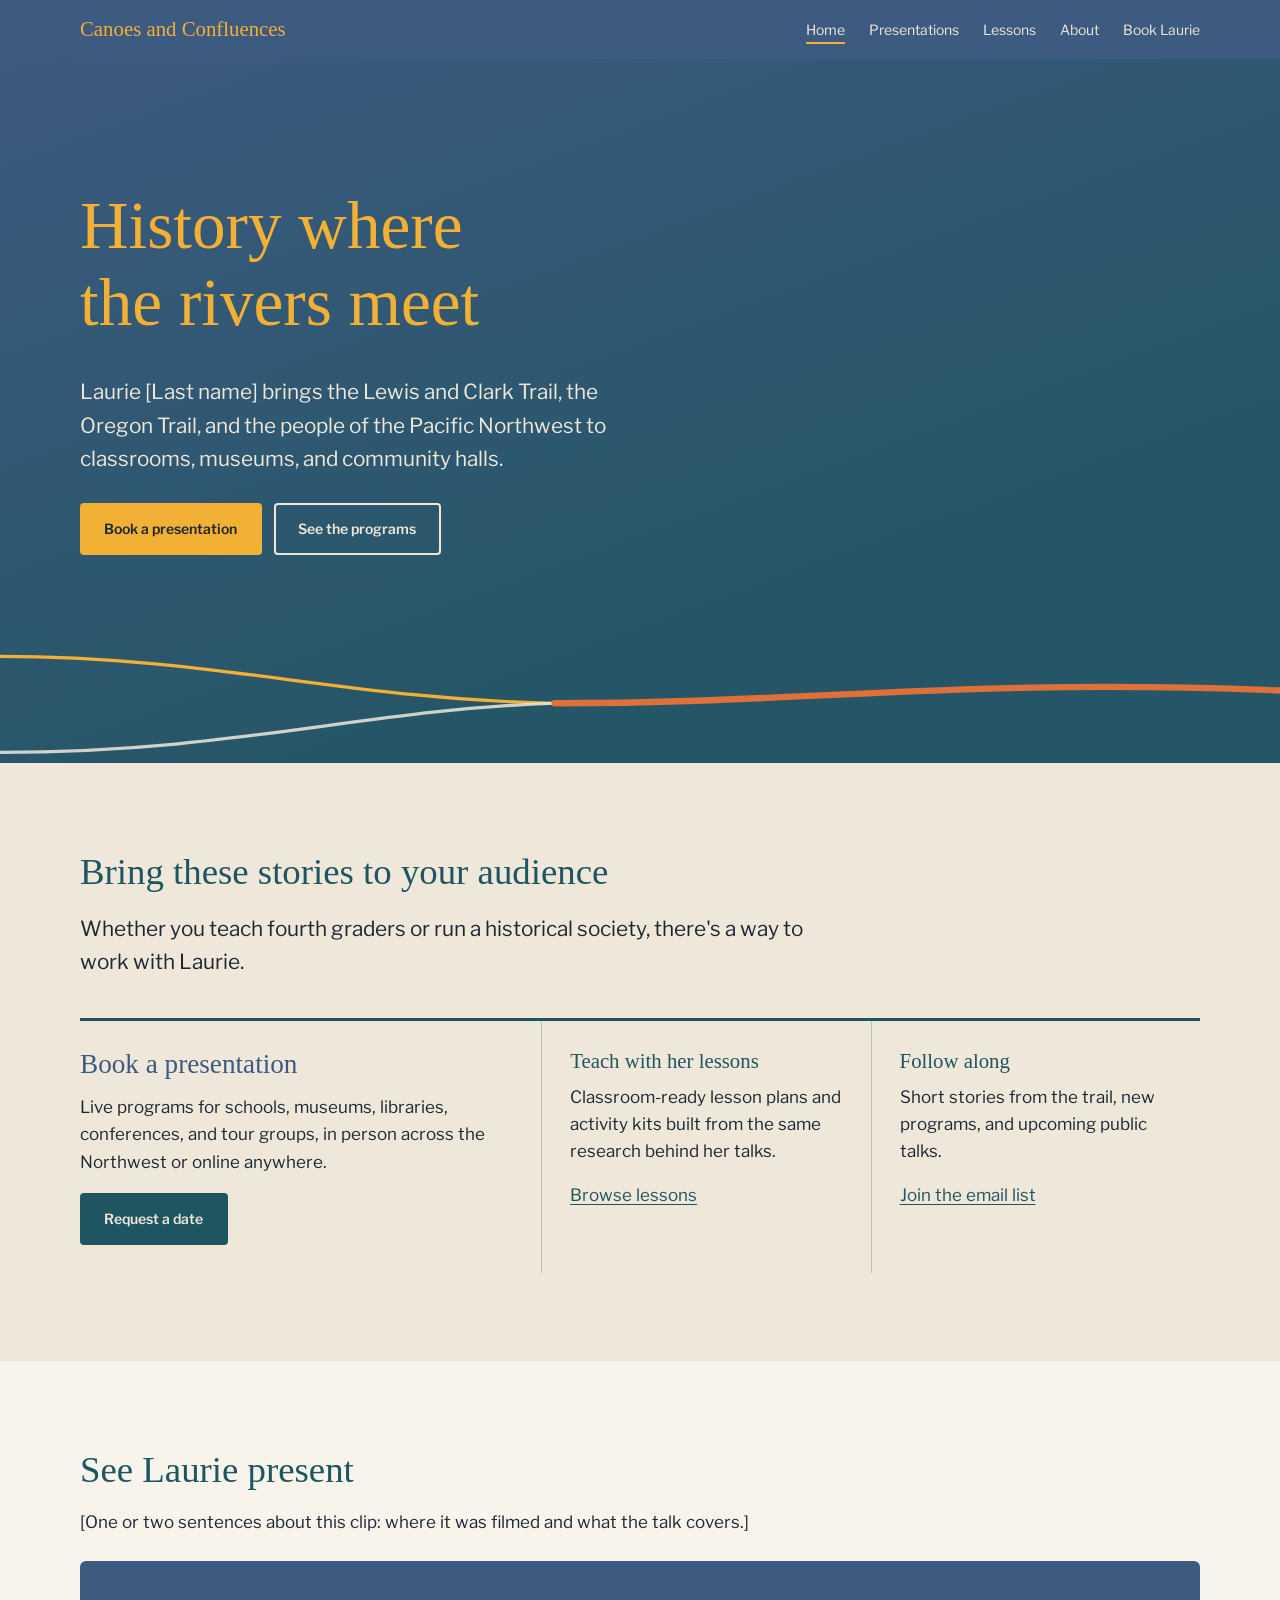
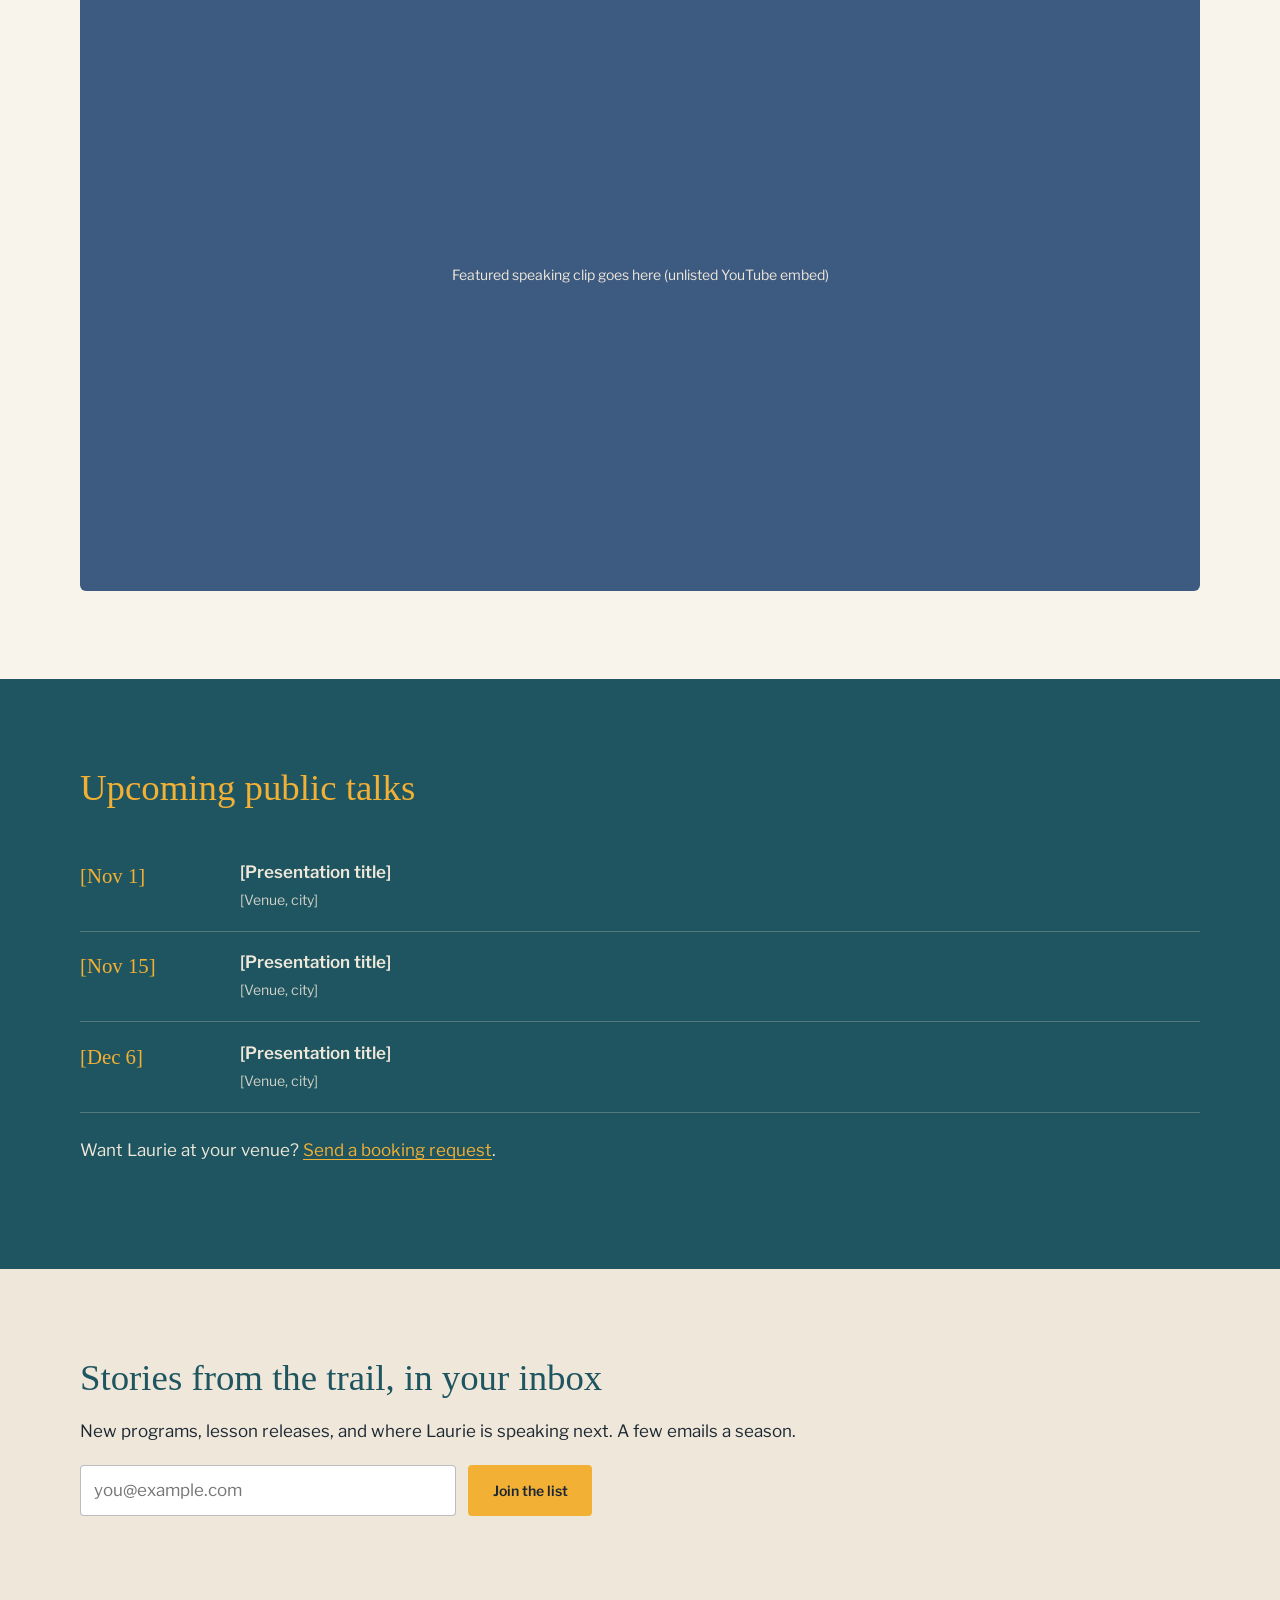
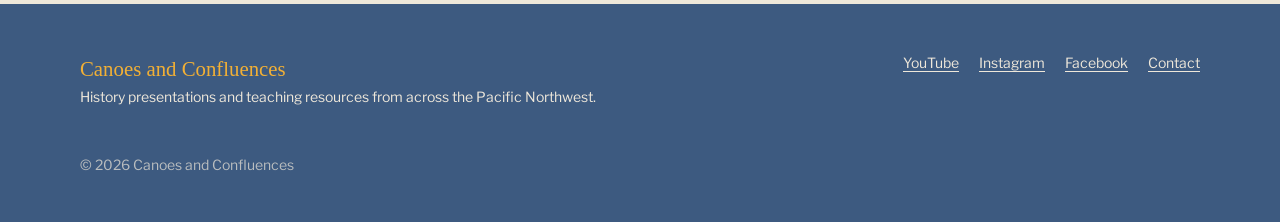
==== index.html @ 7253d916 "Initial site skeleton" ====
<!DOCTYPE html>
<html lang="en">
<head>
  <meta charset="utf-8">
  <meta name="viewport" content="width=device-width, initial-scale=1">
  <title>Canoes and Confluences | Pacific Northwest history presentations</title>
  <meta name="description" content="Laurie brings the Lewis and Clark Trail, the Oregon Trail, and Pacific Northwest history to classrooms, museums, and communities.">
  <link rel="preconnect" href="https://fonts.googleapis.com">
  <link rel="preconnect" href="https://fonts.gstatic.com" crossorigin>
  <link href="https://fonts.googleapis.com/css2?family=IM+Fell+English&family=Libre+Franklin:wght@400;600&display=swap" rel="stylesheet">
  <link rel="stylesheet" href="styles.css">
</head>
<body>
  <a class="skip-link" href="#main">Skip to content</a>

  <header class="site-header">
    <div class="wrap">
      <a class="brand" href="index.html">Canoes and Confluences</a>
      <button class="nav-toggle" aria-expanded="false" aria-controls="site-nav">Menu</button>
      <nav class="site-nav" id="site-nav" aria-label="Main">
        <ul>
          <li><a href="index.html" aria-current="page">Home</a></li>
          <li><a href="presentations.html">Presentations</a></li>
          <li><a href="lessons.html">Lessons</a></li>
          <li><a href="about.html">About</a></li>
          <li><a href="contact.html">Book Laurie</a></li>
        </ul>
      </nav>
    </div>
  </header>

  <main id="main">
    <section class="hero">
      <div class="wrap">
        <h1>History where the rivers meet</h1>
        <p>Laurie [Last name] brings the Lewis and Clark Trail, the Oregon Trail, and the people of the Pacific Northwest to classrooms, museums, and community halls.</p>
        <div class="hero-actions">
          <a class="btn btn-primary" href="contact.html">Book a presentation</a>
          <a class="btn btn-ghost" href="presentations.html">See the programs</a>
        </div>
      </div>
      <svg class="confluence" viewBox="0 0 1200 120" preserveAspectRatio="none" aria-hidden="true" focusable="false">
      <path class="stream-a" d="M0 20 C 200 20, 320 60, 520 64" fill="none" stroke-width="3"/>
      <path class="stream-b" d="M0 110 C 220 110, 340 70, 520 64" fill="none" stroke-width="3"/>
      <path class="stream-joined" d="M520 64 C 760 64, 900 40, 1200 52" fill="none" stroke-width="6" stroke-linecap="round"/>
    </svg>
    </section>

    <section class="section">
      <div class="wrap">
        <h2>Bring these stories to your audience</h2>
        <p class="lede">Whether you teach fourth graders or run a historical society, there's a way to work with Laurie.</p>
        <div class="paths">
          <div class="path path-main">
            <h3>Book a presentation</h3>
            <p>Live programs for schools, museums, libraries, conferences, and tour groups, in person across the Northwest or online anywhere.</p>
            <a class="btn btn-teal" href="contact.html">Request a date</a>
          </div>
          <div class="path">
            <h3>Teach with her lessons</h3>
            <p>Classroom-ready lesson plans and activity kits built from the same research behind her talks.</p>
            <a href="lessons.html">Browse lessons</a>
          </div>
          <div class="path">
            <h3>Follow along</h3>
            <p>Short stories from the trail, new programs, and upcoming public talks.</p>
            <a href="#signup">Join the email list</a>
          </div>
        </div>
      </div>
    </section>

    <section class="section section-alt">
      <div class="wrap">
        <h2>See Laurie present</h2>
        <p>[One or two sentences about this clip: where it was filmed and what the talk covers.]</p>
        <div class="video-frame">
          <!-- Replace the placeholder div below with:
               <iframe src="https://www.youtube-nocookie.com/embed/VIDEO_ID" title="Laurie presenting on ..." allowfullscreen loading="lazy"></iframe> -->
          <div class="video-placeholder">Featured speaking clip goes here (unlisted YouTube embed)</div>
        </div>
      </div>
    </section>

    <section class="section section-dark">
      <div class="wrap">
        <h2>Upcoming public talks</h2>
        <ul class="events">
          <li>
            <time datetime="2026-11-01">[Nov 1]</time>
            <div><span class="event-title">[Presentation title]</span><span class="event-place">[Venue, city]</span></div>
          </li>
          <li>
            <time datetime="2026-11-15">[Nov 15]</time>
            <div><span class="event-title">[Presentation title]</span><span class="event-place">[Venue, city]</span></div>
          </li>
          <li>
            <time datetime="2026-12-06">[Dec 6]</time>
            <div><span class="event-title">[Presentation title]</span><span class="event-place">[Venue, city]</span></div>
          </li>
        </ul>
        <p style="margin-top:1.5rem">Want Laurie at your venue? <a href="contact.html">Send a booking request</a>.</p>
      </div>
    </section>

    <section class="section" id="signup">
      <div class="wrap">
        <h2>Stories from the trail, in your inbox</h2>
        <p>New programs, lesson releases, and where Laurie is speaking next. A few emails a season.</p>
        <form class="signup" name="newsletter" method="POST" data-netlify="true" netlify-honeypot="bot-field" action="/thanks.html">
          <input type="hidden" name="form-name" value="newsletter">
          <p class="hidden-field"><label>Leave this empty <input name="bot-field"></label></p>
          <label for="signup-email" class="hidden-field">Email address</label>
          <input id="signup-email" type="email" name="email" placeholder="you@example.com" required>
          <button class="btn btn-primary" type="submit">Join the list</button>
        </form>
      </div>
    </section>
  </main>

  <footer class="site-footer">
    <div class="wrap">
      <div class="footer-grid">
        <div>
          <div class="footer-brand">Canoes and Confluences</div>
          <p>History presentations and teaching resources from across the Pacific Northwest.</p>
        </div>
        <ul class="footer-links">
          <!-- Replace # with Laurie's real profile links -->
          <li><a href="#">YouTube</a></li>
          <li><a href="#">Instagram</a></li>
          <li><a href="#">Facebook</a></li>
          <li><a href="contact.html">Contact</a></li>
        </ul>
      </div>
      <p class="copyright">&copy; 2026 Canoes and Confluences</p>
    </div>
  </footer>

  <script src="script.js"></script>
</body>
</html>
---- styles.css ----
/* ==========================================================
   Canoes and Confluences: shared styles
   Palette: Confluence at dusk (revised)
   ========================================================== */

:root {
  --amber: #F2B035;
  --persimmon: #E0703A;
  --teal: #1E5560;
  --dusk: #3D5A80;
  --birch: #EFE8DA;
  --ink: #1C2733;          /* body text, derived from dusk */
  --paper: #F8F4EC;        /* lighter birch for alternating sections */
  --line: rgba(30, 85, 96, 0.25);

  --font-display: "IM Fell English", Georgia, "Times New Roman", serif;
  --font-body: "Libre Franklin", "Helvetica Neue", Arial, sans-serif;

  --step--1: 0.875rem;
  --step-0: 1.0625rem;
  --step-1: 1.3rem;
  --step-2: 1.7rem;
  --step-3: 2.3rem;
  --step-4: clamp(2.6rem, 6vw, 4.2rem);

  --measure: 66ch;
  --wrap: 1120px;
}

*, *::before, *::after { box-sizing: border-box; }

html { scroll-behavior: smooth; }
@media (prefers-reduced-motion: reduce) {
  html { scroll-behavior: auto; }
  * { transition: none !important; animation: none !important; }
}

body {
  margin: 0;
  background: var(--birch);
  color: var(--ink);
  font-family: var(--font-body);
  font-size: var(--step-0);
  line-height: 1.6;
}

img { max-width: 100%; height: auto; display: block; }

a { color: var(--teal); text-underline-offset: 3px; }
a:hover { color: var(--dusk); }

:focus-visible {
  outline: 3px solid var(--amber);
  outline-offset: 3px;
}

h1, h2, h3 {
  font-family: var(--font-display);
  font-weight: 400;
  line-height: 1.15;
  margin: 0 0 0.5em;
}
h1 { font-size: var(--step-4); }
h2 { font-size: var(--step-3); color: var(--teal); }
h3 { font-size: var(--step-2); color: var(--dusk); }

p { margin: 0 0 1em; max-width: var(--measure); }

.wrap {
  width: min(var(--wrap), 100% - 2.5rem);
  margin-inline: auto;
}

.skip-link {
  position: absolute; left: -999px; top: 0;
  background: var(--amber); color: var(--ink); padding: 0.5rem 1rem;
}
.skip-link:focus { left: 1rem; z-index: 100; }

/* ---------- Header ---------- */

.site-header {
  background: var(--dusk);
  color: var(--birch);
}
.site-header .wrap {
  display: flex;
  align-items: center;
  justify-content: space-between;
  gap: 1rem;
  padding-block: 1rem;
}
.brand {
  font-family: var(--font-display);
  font-size: var(--step-1);
  color: var(--amber);
  text-decoration: none;
  line-height: 1.1;
}
.brand:hover { color: var(--birch); }

.nav-toggle {
  display: none;
  background: none;
  border: 1px solid rgba(239, 232, 218, 0.5);
  color: var(--birch);
  font: inherit;
  font-size: var(--step--1);
  padding: 0.4rem 0.8rem;
  border-radius: 4px;
  cursor: pointer;
}

.site-nav ul {
  list-style: none;
  display: flex;
  gap: 1.5rem;
  margin: 0;
  padding: 0;
}
.site-nav a {
  color: var(--birch);
  text-decoration: none;
  font-size: var(--step--1);
  padding-block: 0.25rem;
  border-bottom: 2px solid transparent;
}
.site-nav a:hover,
.site-nav a[aria-current="page"] {
  border-bottom-color: var(--amber);
  color: var(--birch);
}

@media (max-width: 760px) {
  .nav-toggle { display: block; }
  .site-nav { display: none; width: 100%; }
  .site-nav.open { display: block; }
  .site-header .wrap { flex-wrap: wrap; }
  .site-nav ul { flex-direction: column; gap: 0.25rem; padding-bottom: 0.5rem; }
  .site-nav a { display: block; padding: 0.5rem 0; }
}

/* ---------- Buttons ---------- */

.btn {
  display: inline-block;
  font-family: var(--font-body);
  font-weight: 600;
  font-size: var(--step--1);
  text-decoration: none;
  padding: 0.8rem 1.4rem;
  border-radius: 4px;
  border: 2px solid transparent;
  cursor: pointer;
}
.btn-primary { background: var(--amber); color: var(--ink); }
.btn-primary:hover { background: var(--persimmon); color: var(--ink); }
.btn-ghost { border-color: var(--birch); color: var(--birch); }
.btn-ghost:hover { background: var(--birch); color: var(--ink); }
.btn-teal { background: var(--teal); color: var(--birch); }
.btn-teal:hover { background: var(--dusk); color: var(--birch); }

/* ---------- Hero ---------- */

.hero {
  position: relative;
  color: var(--birch);
  background-color: var(--dusk);
  /* Drop a wide river or speaking photo at images/hero.jpg */
  background-image:
    linear-gradient(160deg, rgba(61, 90, 128, 0.92) 0%, rgba(30, 85, 96, 0.78) 70%),
    url("images/hero.jpg");
  background-size: cover;
  background-position: center;
  padding-block: clamp(4rem, 12vw, 8rem) 0;
  overflow: hidden;
}
.hero h1 { color: var(--amber); max-width: 14ch; }
.hero p { font-size: var(--step-1); max-width: 40ch; }
.hero-actions { display: flex; flex-wrap: wrap; gap: 0.75rem; margin-top: 1.75rem; }

/* The confluence: two streams joining, used as the site's signature divider */
.confluence {
  display: block;
  width: 100%;
  height: auto;
  margin-top: clamp(3rem, 8vw, 5rem);
}
.confluence .stream-a { stroke: var(--amber); }
.confluence .stream-b { stroke: var(--birch); opacity: 0.85; }
.confluence .stream-joined { stroke: var(--persimmon); }

/* ---------- Page header (inner pages) ---------- */

.page-head {
  background: var(--dusk);
  color: var(--birch);
  padding-block: 3.5rem 0;
}
.page-head h1 { color: var(--amber); font-size: var(--step-3); }
.page-head p { font-size: var(--step-1); max-width: 48ch; }
.page-head .confluence { margin-top: 2.5rem; }

/* ---------- Sections ---------- */

.section { padding-block: clamp(3.5rem, 8vw, 5.5rem); }
.section-alt { background: var(--paper); }
.section-dark { background: var(--teal); color: var(--birch); }
.section-dark h2 { color: var(--amber); }
.section-dark a { color: var(--amber); }

.lede { font-size: var(--step-1); max-width: 52ch; }

/* Three paths: book, lessons, follow */
.paths {
  display: grid;
  grid-template-columns: 1.4fr 1fr 1fr;
  gap: 0;
  margin-top: 2.5rem;
  border-top: 3px solid var(--teal);
}
.path {
  padding: 1.75rem 1.75rem 1.75rem 0;
}
.path + .path {
  padding-left: 1.75rem;
  border-left: 1px solid var(--line);
}
.path h3 { font-size: var(--step-1); color: var(--teal); }
.path-main h3 { font-size: var(--step-2); color: var(--dusk); }
@media (max-width: 760px) {
  .paths { grid-template-columns: 1fr; }
  .path, .path + .path { padding: 1.5rem 0; border-left: 0; }
  .path + .path { border-top: 1px solid var(--line); }
}

/* Video block */
.video-frame {
  position: relative;
  aspect-ratio: 16 / 9;
  background: var(--dusk);
  border-radius: 6px;
  overflow: hidden;
  margin-top: 1.5rem;
}
.video-frame iframe {
  position: absolute; inset: 0; width: 100%; height: 100%; border: 0;
}
.video-placeholder {
  position: absolute; inset: 0;
  display: grid; place-items: center;
  color: var(--birch); text-align: center; padding: 1rem;
  font-size: var(--step--1);
}

/* Split layout: text + image */
.split {
  display: grid;
  grid-template-columns: 1fr 1fr;
  gap: clamp(2rem, 5vw, 4rem);
  align-items: center;
}
@media (max-width: 760px) { .split { grid-template-columns: 1fr; } }

.photo-slot {
  aspect-ratio: 4 / 5;
  background: var(--dusk) center / cover no-repeat;
  border-radius: 6px;
  color: var(--birch);
  display: grid; place-items: center;
  font-size: var(--step--1);
  text-align: center;
  padding: 1rem;
}

/* Events list */
.events { list-style: none; margin: 2rem 0 0; padding: 0; }
.events li {
  display: grid;
  grid-template-columns: 9rem 1fr;
  gap: 1rem;
  padding-block: 1.1rem;
  border-bottom: 1px solid rgba(239, 232, 218, 0.25);
}
.events time { font-family: var(--font-display); font-size: var(--step-1); color: var(--amber); }
.events .event-title { font-weight: 600; display: block; }
.events .event-place { font-size: var(--step--1); opacity: 0.85; }
@media (max-width: 560px) { .events li { grid-template-columns: 1fr; gap: 0.25rem; } }

/* Programs */
.program {
  display: grid;
  grid-template-columns: 2fr 1fr;
  gap: 2rem;
  padding-block: 2.5rem;
  border-bottom: 1px solid var(--line);
}
.program:first-of-type { border-top: 3px solid var(--teal); }
.program dl { margin: 0; font-size: var(--step--1); }
.program dt { font-weight: 600; color: var(--teal); }
.program dd { margin: 0 0 0.75rem; }
@media (max-width: 760px) { .program { grid-template-columns: 1fr; gap: 1rem; } }

/* ---------- Forms ---------- */

.form { display: grid; gap: 1.25rem; max-width: 42rem; }
.form-row { display: grid; grid-template-columns: 1fr 1fr; gap: 1.25rem; }
@media (max-width: 560px) { .form-row { grid-template-columns: 1fr; } }

label { display: block; font-weight: 600; font-size: var(--step--1); margin-bottom: 0.35rem; }
.optional { font-weight: 400; opacity: 0.7; }

input, select, textarea {
  width: 100%;
  font: inherit;
  color: var(--ink);
  background: #fff;
  border: 1px solid rgba(28, 39, 51, 0.3);
  border-radius: 4px;
  padding: 0.7rem 0.8rem;
}
textarea { min-height: 9rem; resize: vertical; }
input:focus, select:focus, textarea:focus { border-color: var(--teal); }

.hidden-field { position: absolute; left: -9999px; }

.signup {
  display: flex; flex-wrap: wrap; gap: 0.75rem; margin-top: 1.25rem; max-width: 32rem;
}
.signup input { flex: 1 1 14rem; }

/* ---------- Footer ---------- */

.site-footer {
  background: var(--dusk);
  color: var(--birch);
  padding-block: 3rem 2rem;
  font-size: var(--step--1);
}
.site-footer a { color: var(--birch); }
.footer-grid {
  display: flex; flex-wrap: wrap; justify-content: space-between; gap: 1.5rem;
}
.footer-brand { font-family: var(--font-display); font-size: var(--step-1); color: var(--amber); }
.footer-links { list-style: none; margin: 0; padding: 0; display: flex; gap: 1.25rem; flex-wrap: wrap; }
.copyright { margin-top: 2rem; opacity: 0.7; }
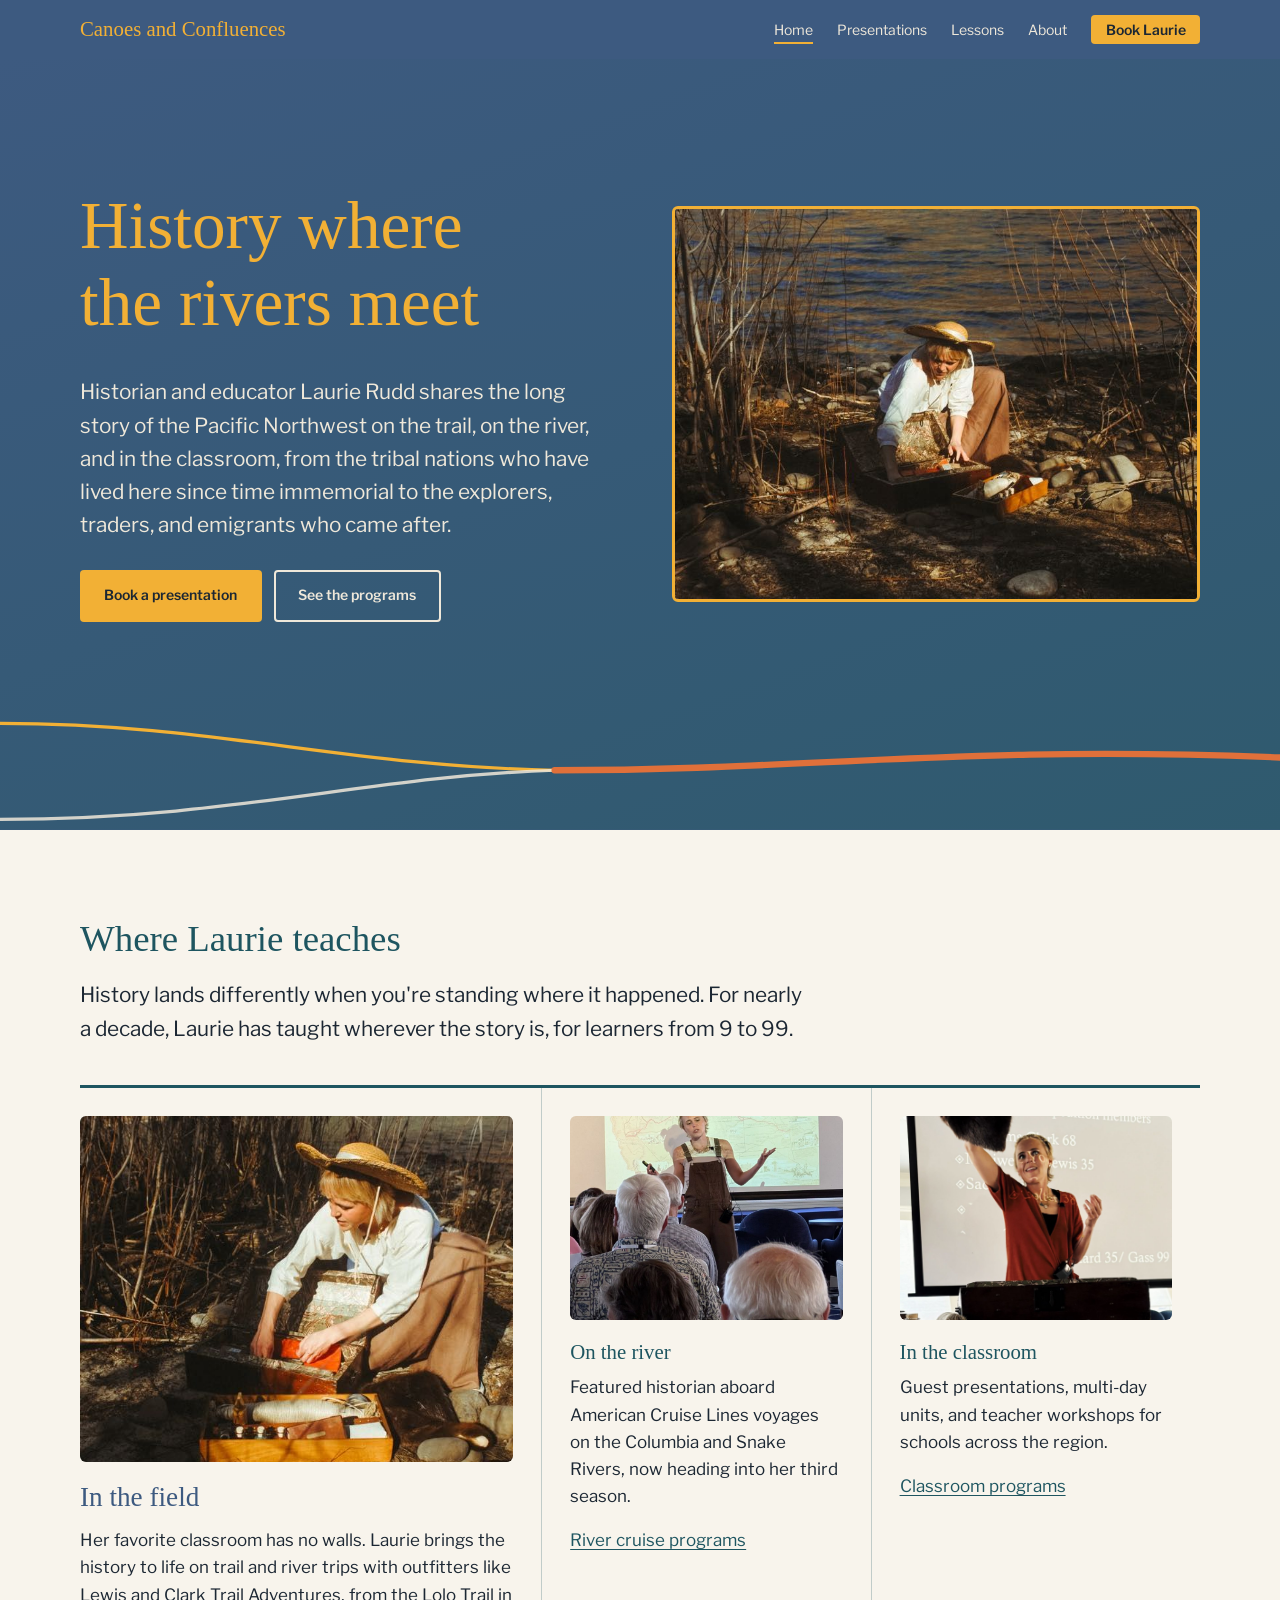
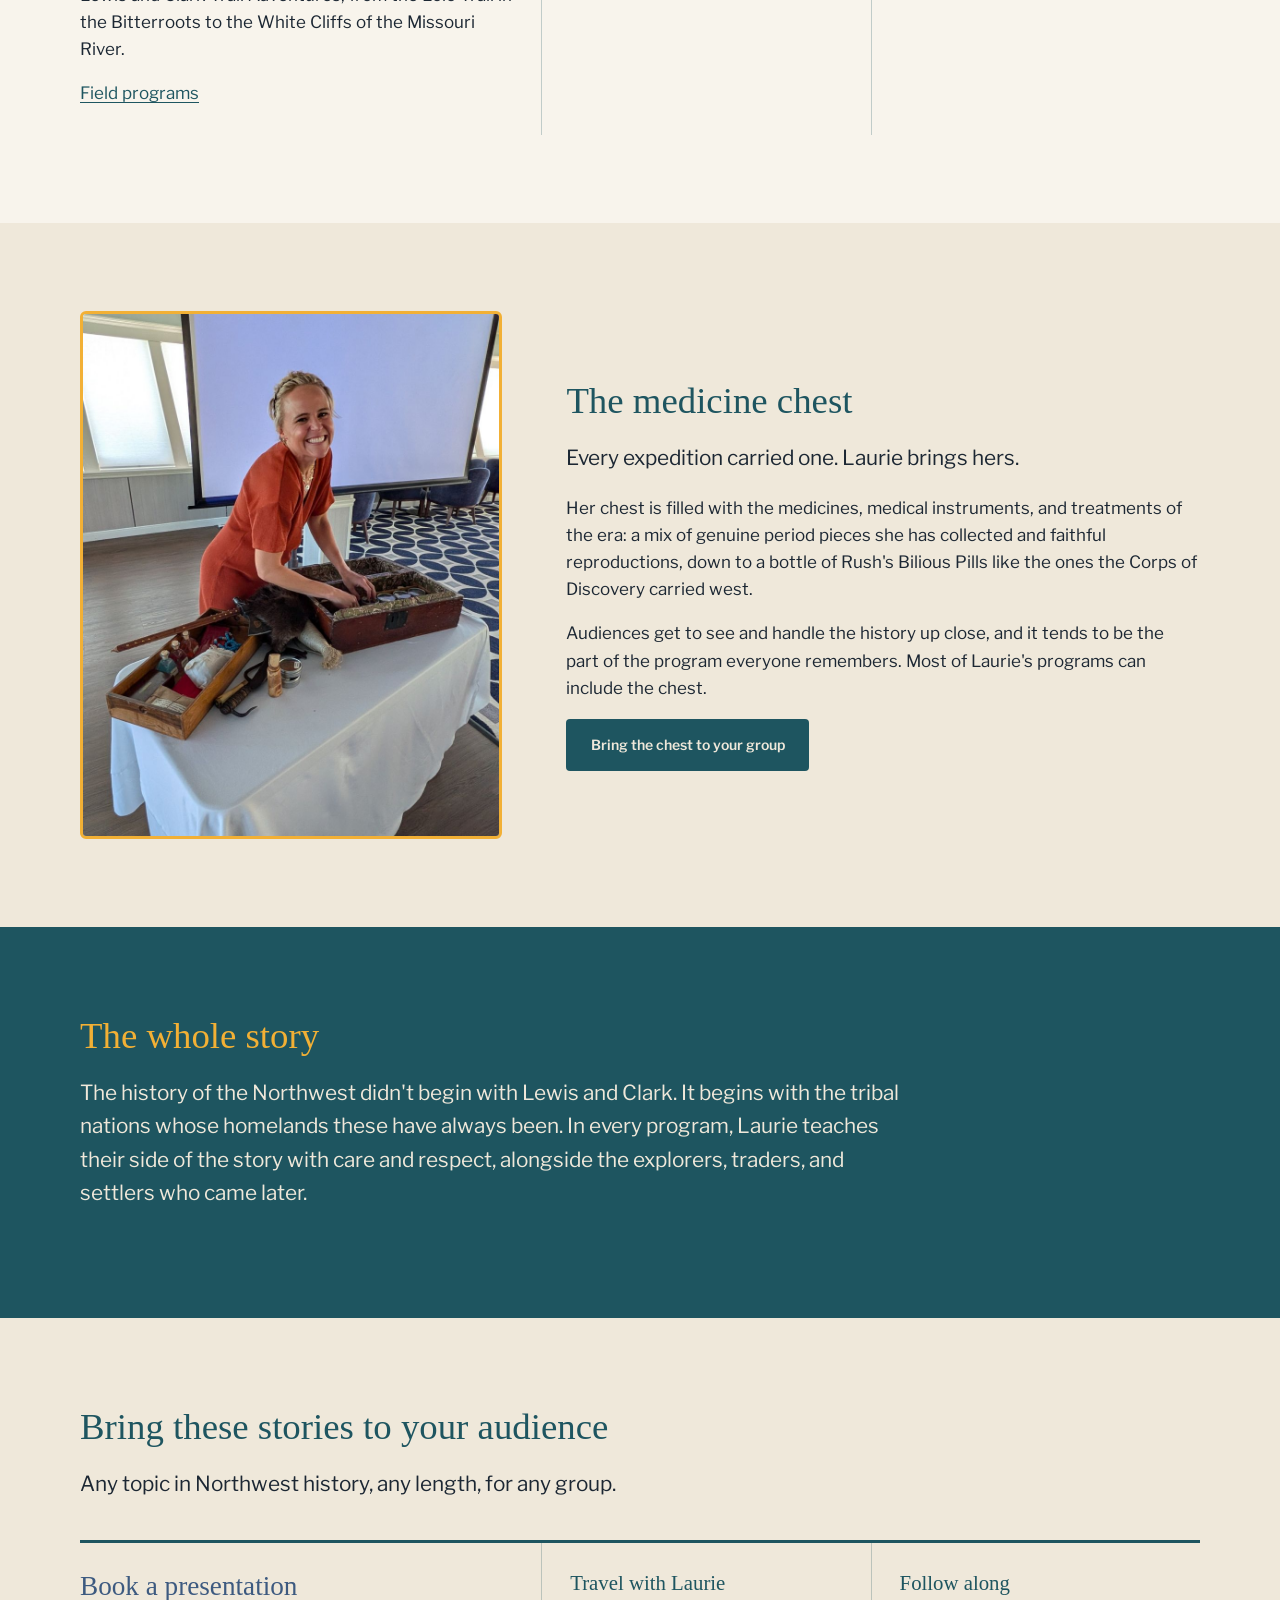
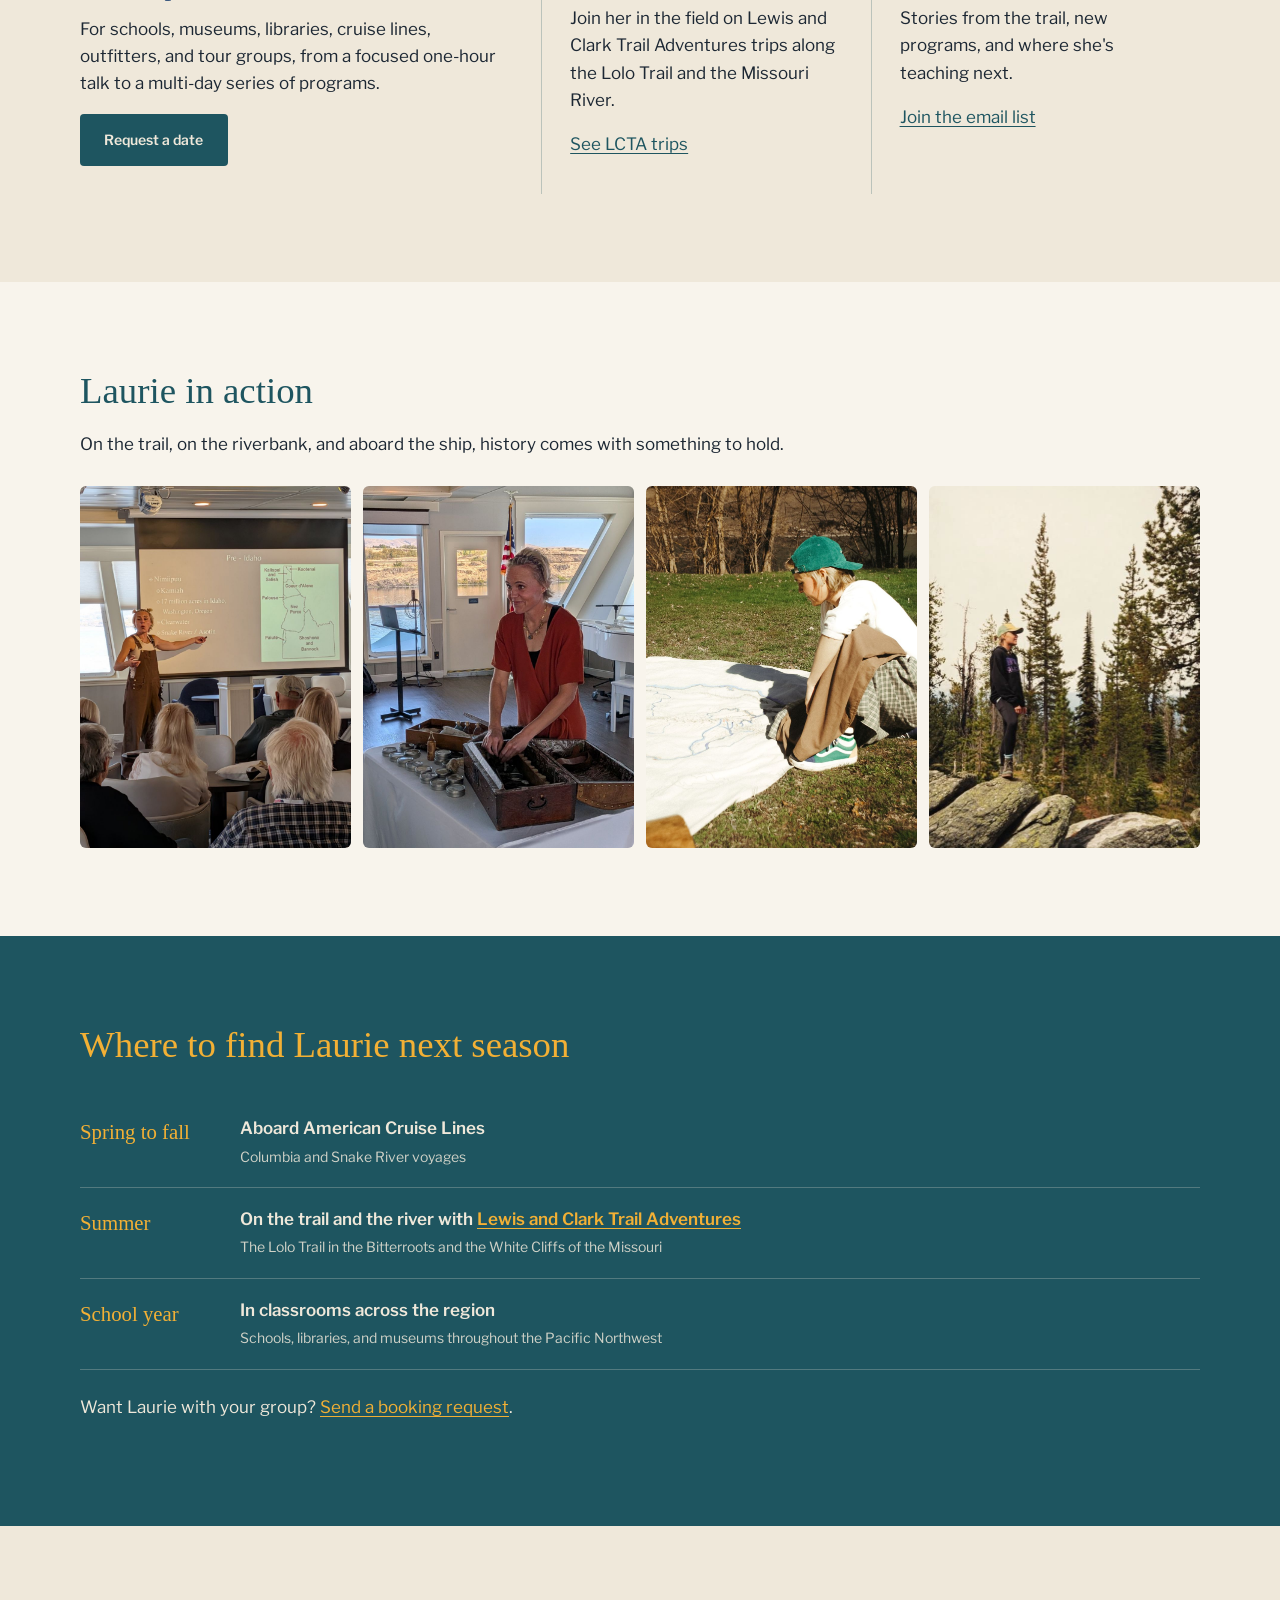
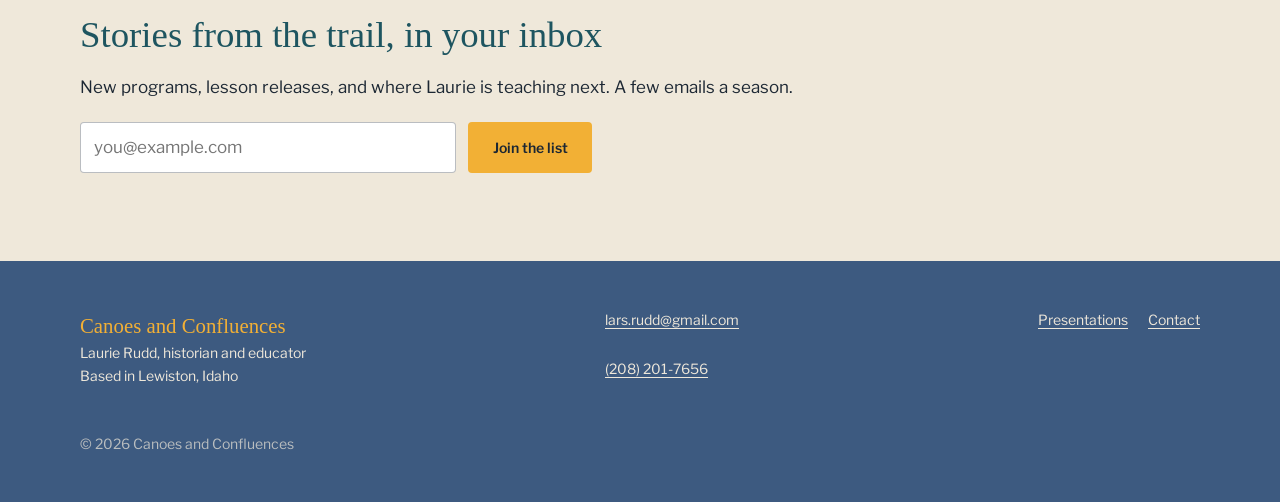
==== commit 18d0ce5c: "Launch full site" ====
--- a/index.html
+++ b/index.html
@@ -3,19 +3,28 @@
 <head>
   <meta charset="utf-8">
   <meta name="viewport" content="width=device-width, initial-scale=1">
-  <title>Canoes and Confluences | Pacific Northwest history presentations</title>
-  <meta name="description" content="Laurie brings the Lewis and Clark Trail, the Oregon Trail, and Pacific Northwest history to classrooms, museums, and communities.">
+  <title>Canoes and Confluences | Laurie Rudd, Pacific Northwest historian</title>
+  <meta name="description" content="Historian and educator Laurie Rudd of Lewiston, Idaho teaches Pacific Northwest history on the trail, on the river, and in the classroom.">
+  <link rel="icon" href="/favicon.svg" type="image/svg+xml">
+  <link rel="apple-touch-icon" href="/apple-touch-icon.png">
+  <meta property="og:type" content="website">
+  <meta property="og:site_name" content="Canoes and Confluences">
+  <meta property="og:title" content="Canoes and Confluences | Laurie Rudd, Pacific Northwest historian">
+  <meta property="og:description" content="Historian and educator Laurie Rudd of Lewiston, Idaho teaches Pacific Northwest history on the trail, on the river, and in the classroom.">
+  <meta property="og:url" content="https://canoesandconfluences.com/">
+  <meta property="og:image" content="https://canoesandconfluences.com/images/og-image.jpg">
+  <meta name="twitter:card" content="summary_large_image">
   <link rel="preconnect" href="https://fonts.googleapis.com">
   <link rel="preconnect" href="https://fonts.gstatic.com" crossorigin>
   <link href="https://fonts.googleapis.com/css2?family=IM+Fell+English&family=Libre+Franklin:wght@400;600&display=swap" rel="stylesheet">
-  <link rel="stylesheet" href="styles.css">
+  <link rel="stylesheet" href="/styles.css">
 </head>
 <body>
   <a class="skip-link" href="#main">Skip to content</a>
 
   <header class="site-header">
     <div class="wrap">
-      <a class="brand" href="index.html">Canoes and Confluences</a>
+      <a class="brand" href="/">Canoes and Confluences</a>
       <button class="nav-toggle" aria-expanded="false" aria-controls="site-nav">Menu</button>
       <nav class="site-nav" id="site-nav" aria-label="Main">
         <ul>
@@ -23,7 +32,7 @@
           <li><a href="presentations.html">Presentations</a></li>
           <li><a href="lessons.html">Lessons</a></li>
           <li><a href="about.html">About</a></li>
-          <li><a href="contact.html">Book Laurie</a></li>
+          <li><a href="contact.html" class="nav-cta">Book Laurie</a></li>
         </ul>
       </nav>
     </div>
@@ -31,13 +40,18 @@
 
   <main id="main">
     <section class="hero">
-      <div class="wrap">
-        <h1>History where the rivers meet</h1>
-        <p>Laurie [Last name] brings the Lewis and Clark Trail, the Oregon Trail, and the people of the Pacific Northwest to classrooms, museums, and community halls.</p>
-        <div class="hero-actions">
-          <a class="btn btn-primary" href="contact.html">Book a presentation</a>
-          <a class="btn btn-ghost" href="presentations.html">See the programs</a>
-        </div>
+      <div class="wrap hero-grid">
+        <div>
+          <h1>History where the rivers meet</h1>
+          <p>Historian and educator Laurie Rudd shares the long story of the Pacific Northwest on the trail, on the river, and in the classroom, from the tribal nations who have lived here since time immemorial to the explorers, traders, and emigrants who came after.</p>
+          <div class="hero-actions">
+            <a class="btn btn-primary" href="contact.html">Book a presentation</a>
+            <a class="btn btn-ghost" href="presentations.html">See the programs</a>
+          </div>
+        </div>
+        <figure class="hero-photo">
+          <img src="images/hero-river-trade-box.jpg" alt="Laurie kneeling on a riverbank, unpacking a wooden chest of period artifacts" width="884" height="592">
+        </figure>
       </div>
       <svg class="confluence" viewBox="0 0 1200 120" preserveAspectRatio="none" aria-hidden="true" focusable="false">
       <path class="stream-a" d="M0 20 C 200 20, 320 60, 520 64" fill="none" stroke-width="3"/>
@@ -46,24 +60,92 @@
     </svg>
     </section>
 
+    <section class="section section-alt">
+      <div class="wrap">
+        <h2>Where Laurie teaches</h2>
+        <p class="lede">History lands differently when you're standing where it happened. For nearly a decade, Laurie has taught wherever the story is, for learners from 9 to 99.</p>
+        <div class="paths">
+          <div class="path path-main">
+            <img class="path-photo" src="images/field-river-trade-box.jpg" alt="Laurie opening a chest of artifacts beside a river" loading="lazy">
+            <h3>In the field</h3>
+            <p>Her favorite classroom has no walls. Laurie brings the history to life on trail and river trips with outfitters like Lewis and Clark Trail Adventures, from the Lolo Trail in the Bitterroots to the White Cliffs of the Missouri River.</p>
+            <a href="presentations.html#field">Field programs</a>
+          </div>
+          <div class="path">
+            <img class="path-photo" src="images/river-cruise-oregon-trail.jpg" alt="Laurie presenting an Oregon Trail map to a full room aboard a river cruise ship" loading="lazy">
+            <h3>On the river</h3>
+            <p>Featured historian aboard American Cruise Lines voyages on the Columbia and Snake Rivers, now heading into her third season.</p>
+            <a href="presentations.html#river">River cruise programs</a>
+          </div>
+          <div class="path">
+            <img class="path-photo" src="images/classroom-beaver-pelt.jpg" alt="Laurie holding up a beaver pelt in front of a slide listing expedition members" loading="lazy">
+            <h3>In the classroom</h3>
+            <p>Guest presentations, multi-day units, and teacher workshops for schools across the region.</p>
+            <a href="presentations.html#classroom">Classroom programs</a>
+          </div>
+        </div>
+      </div>
+    </section>
+
     <section class="section">
+      <div class="wrap split chest">
+        <img class="chest-photo" src="images/river-cruise-trunk.jpg" alt="Laurie smiling beside her open medicine chest, with tins, bottles, and instruments laid out" loading="lazy">
+        <div>
+          <h2>The medicine chest</h2>
+          <p class="lede">Every expedition carried one. Laurie brings hers.</p>
+          <p>Her chest is filled with the medicines, medical instruments, and treatments of the era: a mix of genuine period pieces she has collected and faithful reproductions, down to a bottle of Rush's Bilious Pills like the ones the Corps of Discovery carried west.</p>
+          <p>Audiences get to see and handle the history up close, and it tends to be the part of the program everyone remembers. Most of Laurie's programs can include the chest.</p>
+          <a class="btn btn-teal" href="contact.html">Bring the chest to your group</a>
+        </div>
+      </div>
+    </section>
+
+    <section class="section section-dark story-band">
+      <div class="wrap">
+        <h2>The whole story</h2>
+        <p class="lede">The history of the Northwest didn't begin with Lewis and Clark. It begins with the tribal nations whose homelands these have always been. In every program, Laurie teaches their side of the story with care and respect, alongside the explorers, traders, and settlers who came later.</p>
+      </div>
+    </section>
+
+    <!-- Testimonials: remove the "hidden" attribute below once real quotes are in -->
+    <section class="section section-alt" hidden>
+      <div class="wrap">
+        <h2>What people say</h2>
+        <div class="testimonials">
+          <figure class="testimonial">
+            <blockquote><p>[One or two sentence quote]</p></blockquote>
+            <figcaption>[Name or role, e.g. Cruise guest, 2026]</figcaption>
+          </figure>
+          <figure class="testimonial">
+            <blockquote><p>[One or two sentence quote]</p></blockquote>
+            <figcaption>[Name or role, e.g. 4th grade teacher, Lewiston]</figcaption>
+          </figure>
+          <figure class="testimonial">
+            <blockquote><p>[One or two sentence quote]</p></blockquote>
+            <figcaption>[Name or role, e.g. Trip guest, Lolo Trail]</figcaption>
+          </figure>
+        </div>
+      </div>
+    </section>
+
+    <section class="section">
       <div class="wrap">
         <h2>Bring these stories to your audience</h2>
-        <p class="lede">Whether you teach fourth graders or run a historical society, there's a way to work with Laurie.</p>
+        <p class="lede">Any topic in Northwest history, any length, for any group.</p>
         <div class="paths">
           <div class="path path-main">
             <h3>Book a presentation</h3>
-            <p>Live programs for schools, museums, libraries, conferences, and tour groups, in person across the Northwest or online anywhere.</p>
+            <p>For schools, museums, libraries, cruise lines, outfitters, and tour groups, from a focused one-hour talk to a multi-day series of programs.</p>
             <a class="btn btn-teal" href="contact.html">Request a date</a>
           </div>
           <div class="path">
-            <h3>Teach with her lessons</h3>
-            <p>Classroom-ready lesson plans and activity kits built from the same research behind her talks.</p>
-            <a href="lessons.html">Browse lessons</a>
+            <h3>Travel with Laurie</h3>
+            <p>Join her in the field on Lewis and Clark Trail Adventures trips along the Lolo Trail and the Missouri River.</p>
+            <a href="https://trailadventures.com/">See LCTA trips</a>
           </div>
           <div class="path">
             <h3>Follow along</h3>
-            <p>Short stories from the trail, new programs, and upcoming public talks.</p>
+            <p>Stories from the trail, new programs, and where she's teaching next.</p>
             <a href="#signup">Join the email list</a>
           </div>
         </div>
@@ -72,43 +154,47 @@
 
     <section class="section section-alt">
       <div class="wrap">
-        <h2>See Laurie present</h2>
-        <p>[One or two sentences about this clip: where it was filmed and what the talk covers.]</p>
-        <div class="video-frame">
-          <!-- Replace the placeholder div below with:
-               <iframe src="https://www.youtube-nocookie.com/embed/VIDEO_ID" title="Laurie presenting on ..." allowfullscreen loading="lazy"></iframe> -->
-          <div class="video-placeholder">Featured speaking clip goes here (unlisted YouTube embed)</div>
-        </div>
+        <h2>Laurie in action</h2>
+        <p>On the trail, on the riverbank, and aboard the ship, history comes with something to hold.</p>
+        <div class="gallery">
+          <img src="images/river-cruise-map-talk.jpg" alt="Laurie pointing to a map of Pacific Northwest sites during a talk aboard ship" loading="lazy">
+          <img src="images/artifacts-trunk.jpg" alt="Laurie at a table set with her medicine chest and period artifacts" loading="lazy">
+          <img src="images/field-map-teaching.jpg" alt="Laurie kneeling on grass beside a large hand-drawn river map" loading="lazy">
+          <img src="images/field-ridge.jpg" alt="Laurie standing on a rocky outcrop among tall pines" loading="lazy">
+        </div>
+        <!-- When a speaking clip is on YouTube, add it here:
+        <div class="video-frame"><iframe src="https://www.youtube-nocookie.com/embed/VIDEO_ID" title="Laurie Rudd presenting" allowfullscreen loading="lazy"></iframe></div> -->
       </div>
     </section>
 
     <section class="section section-dark">
       <div class="wrap">
-        <h2>Upcoming public talks</h2>
+        <h2>Where to find Laurie next season</h2>
         <ul class="events">
           <li>
-            <time datetime="2026-11-01">[Nov 1]</time>
-            <div><span class="event-title">[Presentation title]</span><span class="event-place">[Venue, city]</span></div>
+            <span class="season">Spring to fall</span>
+            <div><span class="event-title">Aboard American Cruise Lines</span><span class="event-place">Columbia and Snake River voyages</span></div>
           </li>
           <li>
-            <time datetime="2026-11-15">[Nov 15]</time>
-            <div><span class="event-title">[Presentation title]</span><span class="event-place">[Venue, city]</span></div>
+            <span class="season">Summer</span>
+            <div><span class="event-title">On the trail and the river with <a href="https://trailadventures.com/">Lewis and Clark Trail Adventures</a></span><span class="event-place">The Lolo Trail in the Bitterroots and the White Cliffs of the Missouri</span></div>
           </li>
           <li>
-            <time datetime="2026-12-06">[Dec 6]</time>
-            <div><span class="event-title">[Presentation title]</span><span class="event-place">[Venue, city]</span></div>
+            <span class="season">School year</span>
+            <div><span class="event-title">In classrooms across the region</span><span class="event-place">Schools, libraries, and museums throughout the Pacific Northwest</span></div>
           </li>
         </ul>
-        <p style="margin-top:1.5rem">Want Laurie at your venue? <a href="contact.html">Send a booking request</a>.</p>
+        <p style="margin-top:1.5rem">Want Laurie with your group? <a href="contact.html">Send a booking request</a>.</p>
       </div>
     </section>
 
     <section class="section" id="signup">
       <div class="wrap">
         <h2>Stories from the trail, in your inbox</h2>
-        <p>New programs, lesson releases, and where Laurie is speaking next. A few emails a season.</p>
-        <form class="signup" name="newsletter" method="POST" data-netlify="true" netlify-honeypot="bot-field" action="/thanks.html">
+        <p>New programs, lesson releases, and where Laurie is teaching next. A few emails a season.</p>
+        <form class="signup" name="newsletter" method="POST" data-netlify="true" netlify-honeypot="bot-field" action="/thanks.html?form=newsletter">
           <input type="hidden" name="form-name" value="newsletter">
+          <input type="hidden" name="subject" data-remove-prefix value="New email list signup">
           <p class="hidden-field"><label>Leave this empty <input name="bot-field"></label></p>
           <label for="signup-email" class="hidden-field">Email address</label>
           <input id="signup-email" type="email" name="email" placeholder="you@example.com" required>
@@ -123,20 +209,22 @@
       <div class="footer-grid">
         <div>
           <div class="footer-brand">Canoes and Confluences</div>
-          <p>History presentations and teaching resources from across the Pacific Northwest.</p>
-        </div>
+          <p>Laurie Rudd, historian and educator<br>Based in Lewiston, Idaho</p>
+        </div>
+        <ul class="footer-contact">
+          <li><a href="mailto:lars.rudd@gmail.com">lars.rudd@gmail.com</a></li>
+          <li><a href="tel:+12082017656">(208) 201-7656</a></li>
+        </ul>
         <ul class="footer-links">
-          <!-- Replace # with Laurie's real profile links -->
-          <li><a href="#">YouTube</a></li>
-          <li><a href="#">Instagram</a></li>
-          <li><a href="#">Facebook</a></li>
-          <li><a href="contact.html">Contact</a></li>
+          
+          <li><a href="/presentations.html">Presentations</a></li>
+          <li><a href="/contact.html">Contact</a></li>
         </ul>
       </div>
       <p class="copyright">&copy; 2026 Canoes and Confluences</p>
     </div>
   </footer>
 
-  <script src="script.js"></script>
+  <script src="/script.js"></script>
 </body>
 </html>
--- a/styles.css
+++ b/styles.css
@@ -166,10 +166,7 @@
   position: relative;
   color: var(--birch);
   background-color: var(--dusk);
-  /* Drop a wide river or speaking photo at images/hero.jpg */
-  background-image:
-    linear-gradient(160deg, rgba(61, 90, 128, 0.92) 0%, rgba(30, 85, 96, 0.78) 70%),
-    url("images/hero.jpg");
+  background-image: linear-gradient(160deg, var(--dusk) 0%, #2F5A6E 100%);
   background-size: cover;
   background-position: center;
   padding-block: clamp(4rem, 12vw, 8rem) 0;
@@ -344,3 +341,191 @@
 .footer-brand { font-family: var(--font-display); font-size: var(--step-1); color: var(--amber); }
 .footer-links { list-style: none; margin: 0; padding: 0; display: flex; gap: 1.25rem; flex-wrap: wrap; }
 .copyright { margin-top: 2rem; opacity: 0.7; }
+
+/* ---------- Connection upgrades ---------- */
+
+.site-nav a.nav-cta {
+  background: var(--amber);
+  color: var(--ink);
+  padding: 0.35rem 0.9rem;
+  border-radius: 4px;
+  border-bottom: 0;
+  font-weight: 600;
+}
+.site-nav a.nav-cta:hover,
+.site-nav a.nav-cta[aria-current="page"] { background: var(--persimmon); color: var(--ink); }
+@media (max-width: 760px) {
+  .site-nav a.nav-cta { display: inline-block; margin-top: 0.5rem; }
+}
+
+.contact-layout {
+  display: grid;
+  grid-template-columns: minmax(0, 2fr) minmax(0, 1fr);
+  gap: clamp(2rem, 5vw, 4rem);
+  align-items: start;
+}
+@media (max-width: 860px) { .contact-layout { grid-template-columns: 1fr; } }
+
+.contact-aside {
+  position: sticky;
+  top: 1.5rem;
+  background: var(--dusk);
+  color: var(--birch);
+  padding: 1.75rem;
+  border-radius: 6px;
+}
+.contact-aside h3 { color: var(--amber); font-size: var(--step-1); }
+.contact-aside a { color: var(--amber); }
+@media (max-width: 860px) { .contact-aside { position: static; } }
+
+/* "What happens next" is a real sequence, so it's numbered */
+.steps { margin: 0 0 1.25rem; padding-left: 1.25rem; }
+.steps li { margin-bottom: 0.9rem; padding-left: 0.25rem; }
+.steps li::marker { font-family: var(--font-display); color: var(--amber); font-size: 1.2em; }
+.aside-note { font-size: var(--step--1); margin-bottom: 0.75rem; }
+
+fieldset { border: 0; padding: 0; margin: 0; display: grid; gap: 1.25rem; }
+legend {
+  font-family: var(--font-display);
+  font-size: var(--step-1);
+  color: var(--teal);
+  padding: 0;
+  margin-bottom: 0.25rem;
+}
+fieldset + fieldset { margin-top: 1rem; }
+legend { float: left; width: 100%; padding-bottom: 0.4rem; border-bottom: 1px solid var(--line); }
+legend + * { clear: both; }
+
+.check { display: flex; gap: 0.6rem; align-items: flex-start; }
+.check input { width: auto; margin-top: 0.3rem; accent-color: var(--teal); }
+.check label { font-weight: 400; margin: 0; }
+
+.faq { max-width: 46rem; margin-top: 1.5rem; border-top: 3px solid var(--teal); }
+.faq details { border-bottom: 1px solid var(--line); padding-block: 1rem; }
+.faq summary {
+  cursor: pointer;
+  font-family: var(--font-display);
+  font-size: var(--step-1);
+  color: var(--dusk);
+  list-style-position: inside;
+}
+.faq details[open] summary { color: var(--teal); margin-bottom: 0.5rem; }
+
+/* Pull quote: Laurie's own words */
+.pull-quote { margin: 0; max-width: 48rem; }
+.pull-quote blockquote { margin: 0; }
+.pull-quote p {
+  font-family: var(--font-display);
+  font-size: var(--step-2);
+  line-height: 1.35;
+  color: var(--birch);
+  max-width: none;
+}
+.pull-quote figcaption { color: var(--amber); font-size: var(--step--1); font-weight: 600; margin-top: 0.5rem; }
+
+/* Partner pitch inside a setting section */
+.partner-note {
+  margin-top: 2.5rem;
+  padding: 1.75rem;
+  border-left: 4px solid var(--amber);
+  background: rgba(30, 85, 96, 0.07);
+  border-radius: 0 6px 6px 0;
+  max-width: 46rem;
+}
+.partner-note h3 { font-size: var(--step-1); color: var(--teal); }
+#field, #river, #classroom { scroll-margin-top: 1rem; }
+.page-head .btn-ghost { font-weight: 400; }
+
+/* ---------- Photos ---------- */
+
+.hero-grid {
+  display: grid;
+  grid-template-columns: minmax(0, 1fr) minmax(0, 1fr);
+  gap: clamp(2rem, 5vw, 4rem);
+  align-items: center;
+}
+.hero-photo { margin: 0; }
+.hero-photo img {
+  width: 100%;
+  aspect-ratio: 4 / 3;
+  object-fit: cover;
+  border-radius: 6px;
+  border: 3px solid var(--amber);
+}
+@media (max-width: 860px) {
+  .hero-grid { grid-template-columns: 1fr; }
+  .hero-photo { order: -1; }
+}
+
+.path-photo {
+  width: 100%;
+  aspect-ratio: 4 / 3;
+  object-fit: cover;
+  border-radius: 6px;
+  margin-bottom: 1.25rem;
+}
+.path-main .path-photo { aspect-ratio: 5 / 4; }
+
+.gallery {
+  display: grid;
+  grid-template-columns: repeat(4, minmax(0, 1fr));
+  gap: 0.75rem;
+  margin-top: 1.75rem;
+}
+.gallery img {
+  width: 100%;
+  aspect-ratio: 3 / 4;
+  object-fit: cover;
+  border-radius: 6px;
+}
+@media (max-width: 760px) { .gallery { grid-template-columns: repeat(2, minmax(0, 1fr)); } }
+
+.photo-pair {
+  display: grid;
+  grid-template-columns: minmax(0, 1fr) minmax(0, 1.4fr);
+  gap: 0.75rem;
+  margin: 2rem 0 2.5rem;
+}
+.photo-pair img {
+  width: 100%;
+  height: 100%;
+  max-height: 26rem;
+  object-fit: cover;
+  border-radius: 6px;
+}
+@media (max-width: 560px) { .photo-pair { grid-template-columns: 1fr; } .photo-pair img { max-height: 20rem; } }
+
+.portrait {
+  width: 100%;
+  aspect-ratio: 4 / 5;
+  object-fit: cover;
+  border-radius: 6px;
+}
+.events .season { font-family: var(--font-display); font-size: var(--step-1); color: var(--amber); }
+
+/* ---------- Launch additions ---------- */
+[hidden] { display: none !important; }
+
+.chest { grid-template-columns: minmax(0, 0.8fr) minmax(0, 1.2fr); }
+.chest-photo { width: 100%; aspect-ratio: 4 / 5; object-fit: cover; border-radius: 6px; border: 3px solid var(--amber); }
+@media (max-width: 760px) { .chest { grid-template-columns: 1fr; } }
+
+.story-band .lede { font-size: var(--step-1); max-width: 60ch; }
+
+.testimonials { display: grid; grid-template-columns: repeat(3, minmax(0, 1fr)); gap: 1.5rem; margin-top: 1.5rem; }
+.testimonial { margin: 0; padding: 1.5rem; border-left: 4px solid var(--amber); background: var(--birch); border-radius: 0 6px 6px 0; }
+.testimonial p { font-family: var(--font-display); font-size: var(--step-1); line-height: 1.4; }
+.testimonial figcaption { font-size: var(--step--1); color: var(--teal); font-weight: 600; }
+@media (max-width: 860px) { .testimonials { grid-template-columns: 1fr; } }
+
+.credentials { list-style: none; padding: 0; margin: 0 0 2rem; max-width: 46rem; border-top: 3px solid var(--teal); }
+.credentials li { padding: 0.9rem 0; border-bottom: 1px solid var(--line); }
+
+.contact-list { list-style: none; padding: 0; margin: 0 0 1rem; }
+.contact-list li { padding: 0.45rem 0; border-bottom: 1px solid rgba(239, 232, 218, 0.2); }
+.contact-list span { display: block; font-size: var(--step--1); opacity: 0.75; }
+.contact-aside h3 + .steps { margin-top: 0.5rem; }
+.contact-aside .aside-note + h3 { margin-top: 1.5rem; }
+
+.footer-contact { list-style: none; margin: 0; padding: 0; display: grid; gap: 0.35rem; }
+.events .event-title a { color: var(--amber); }
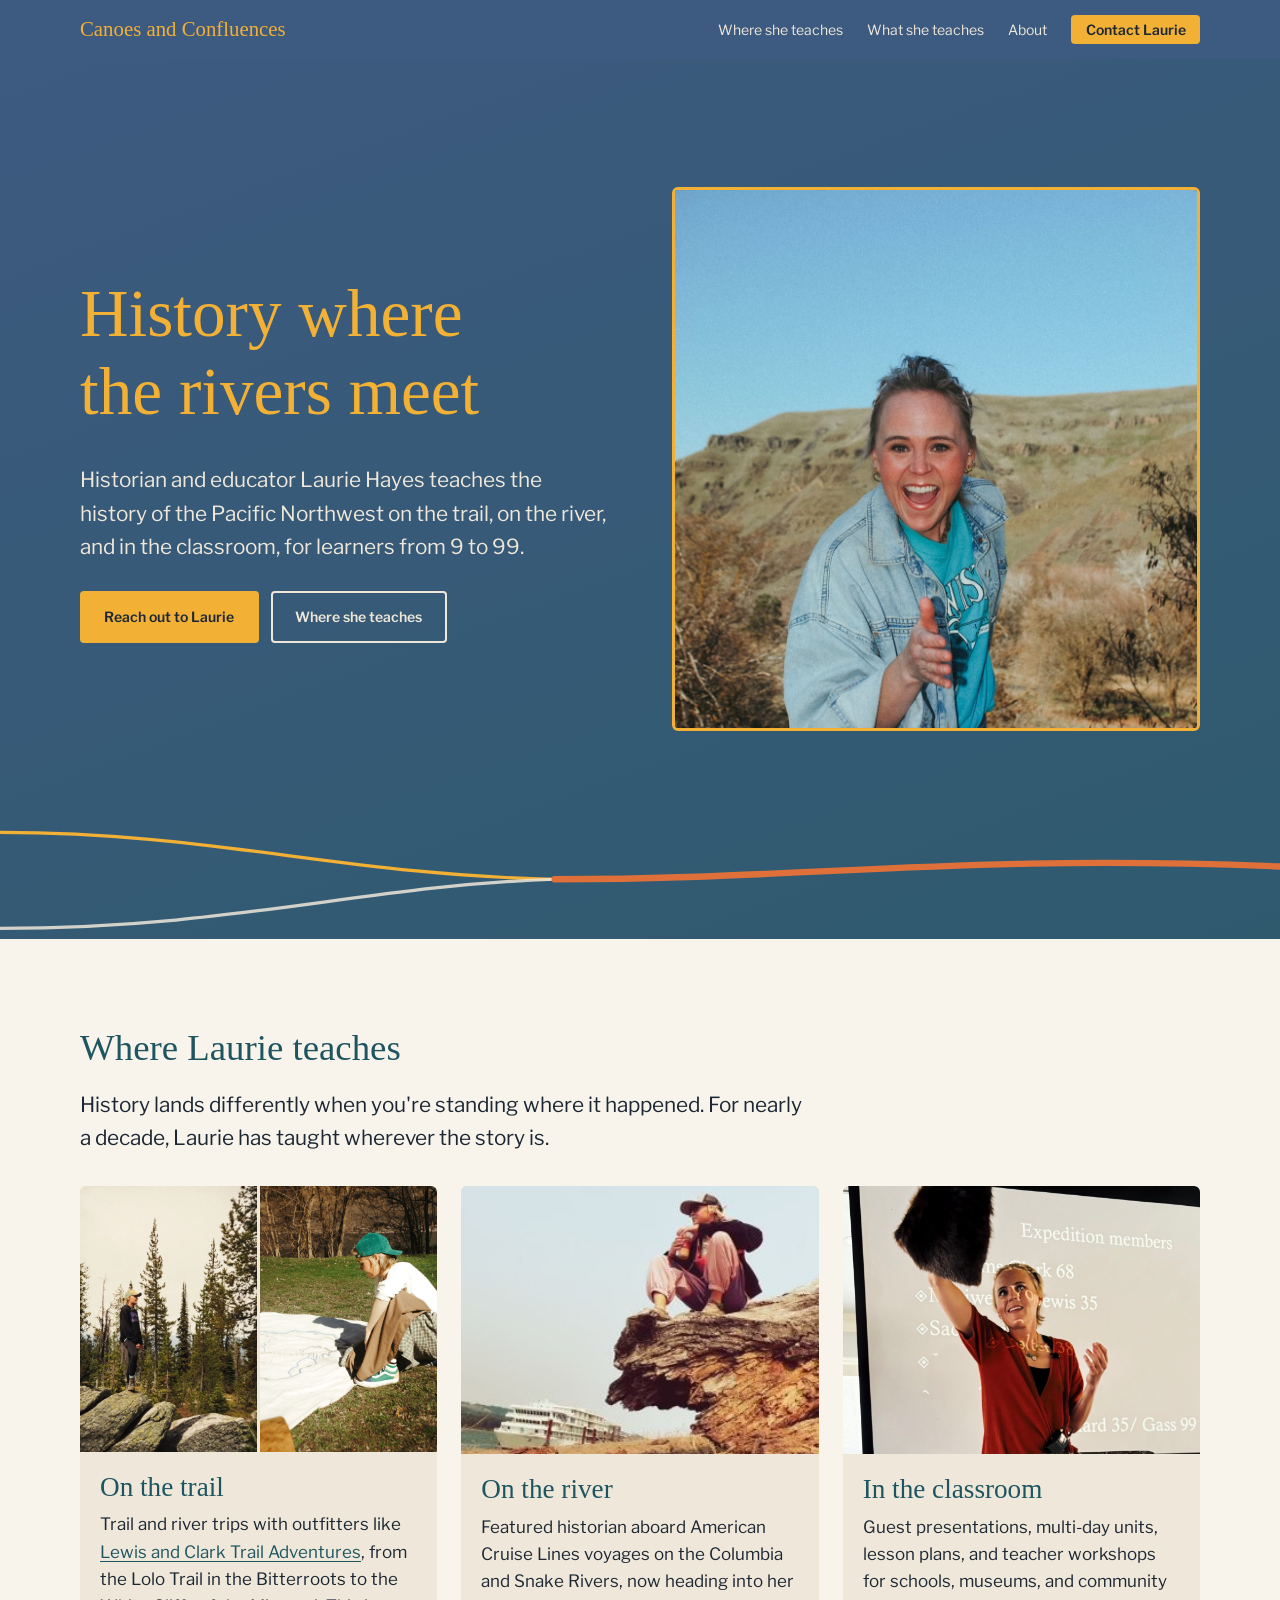
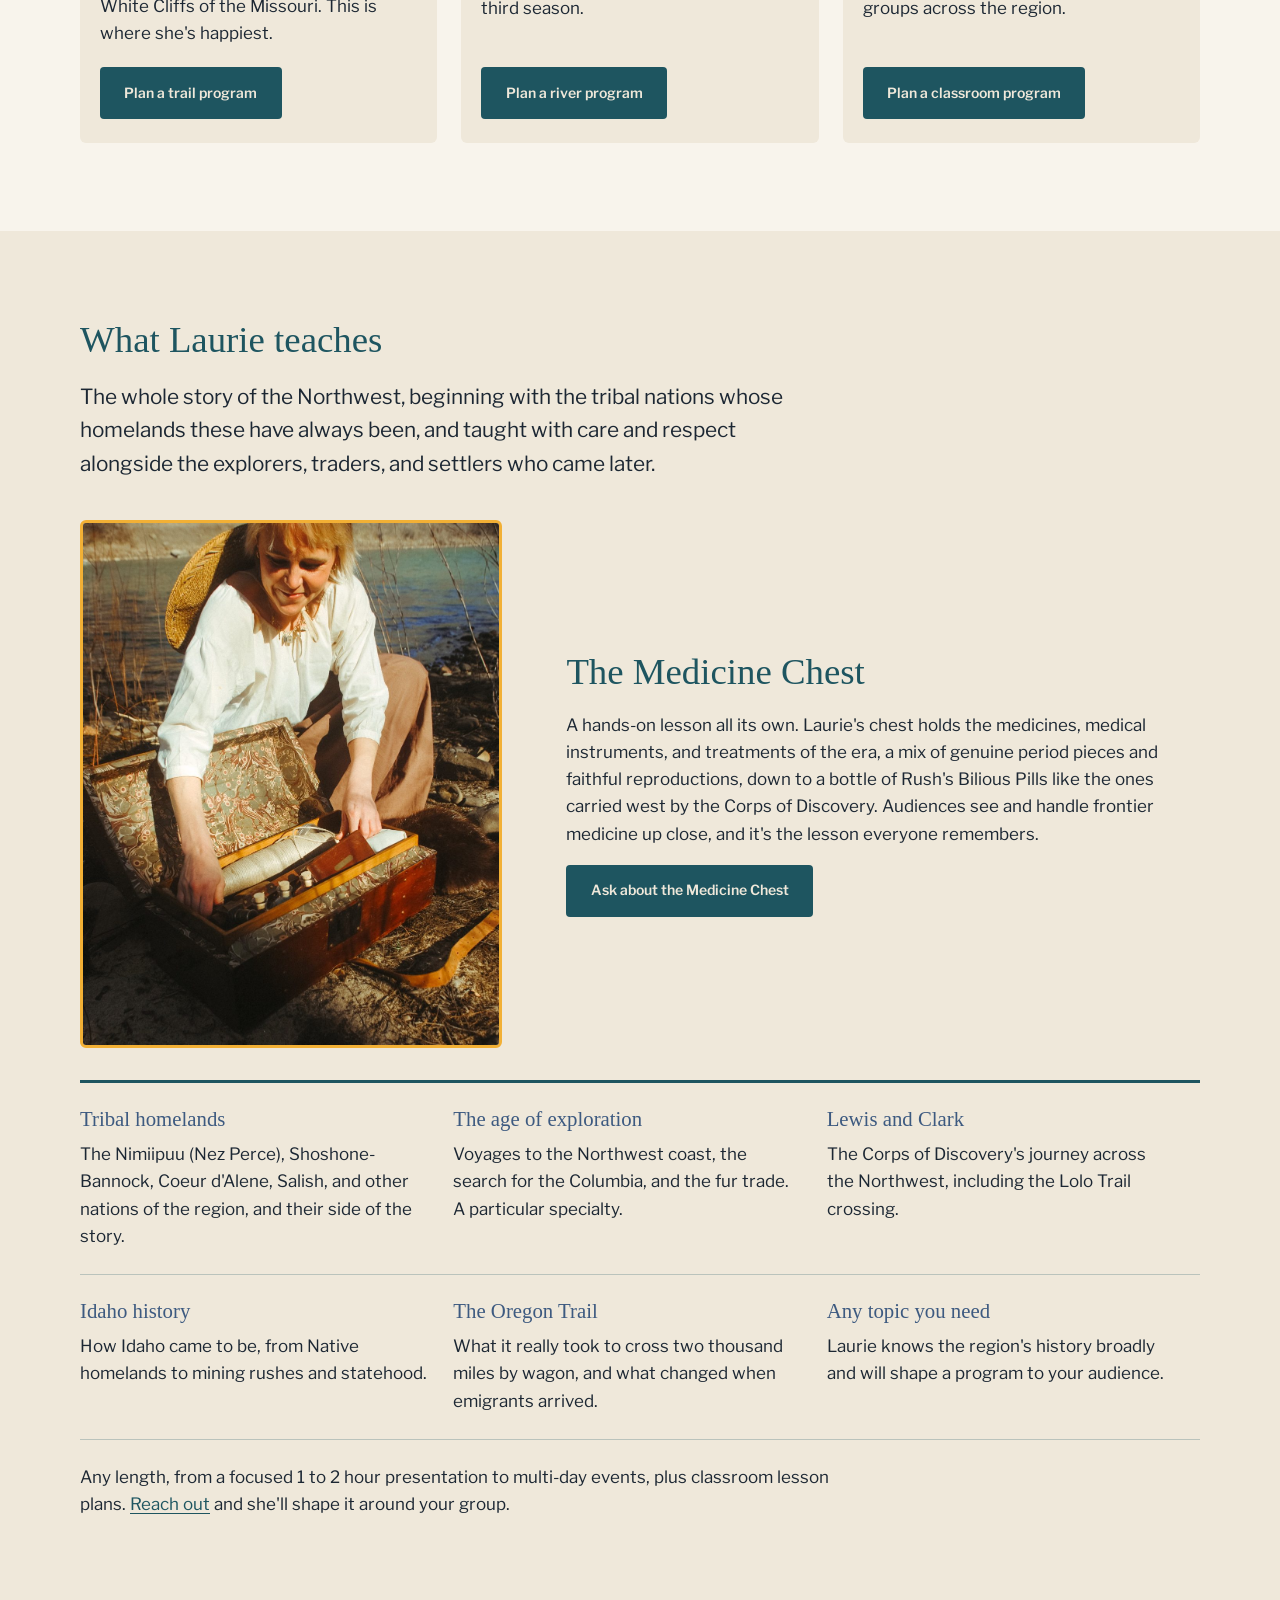
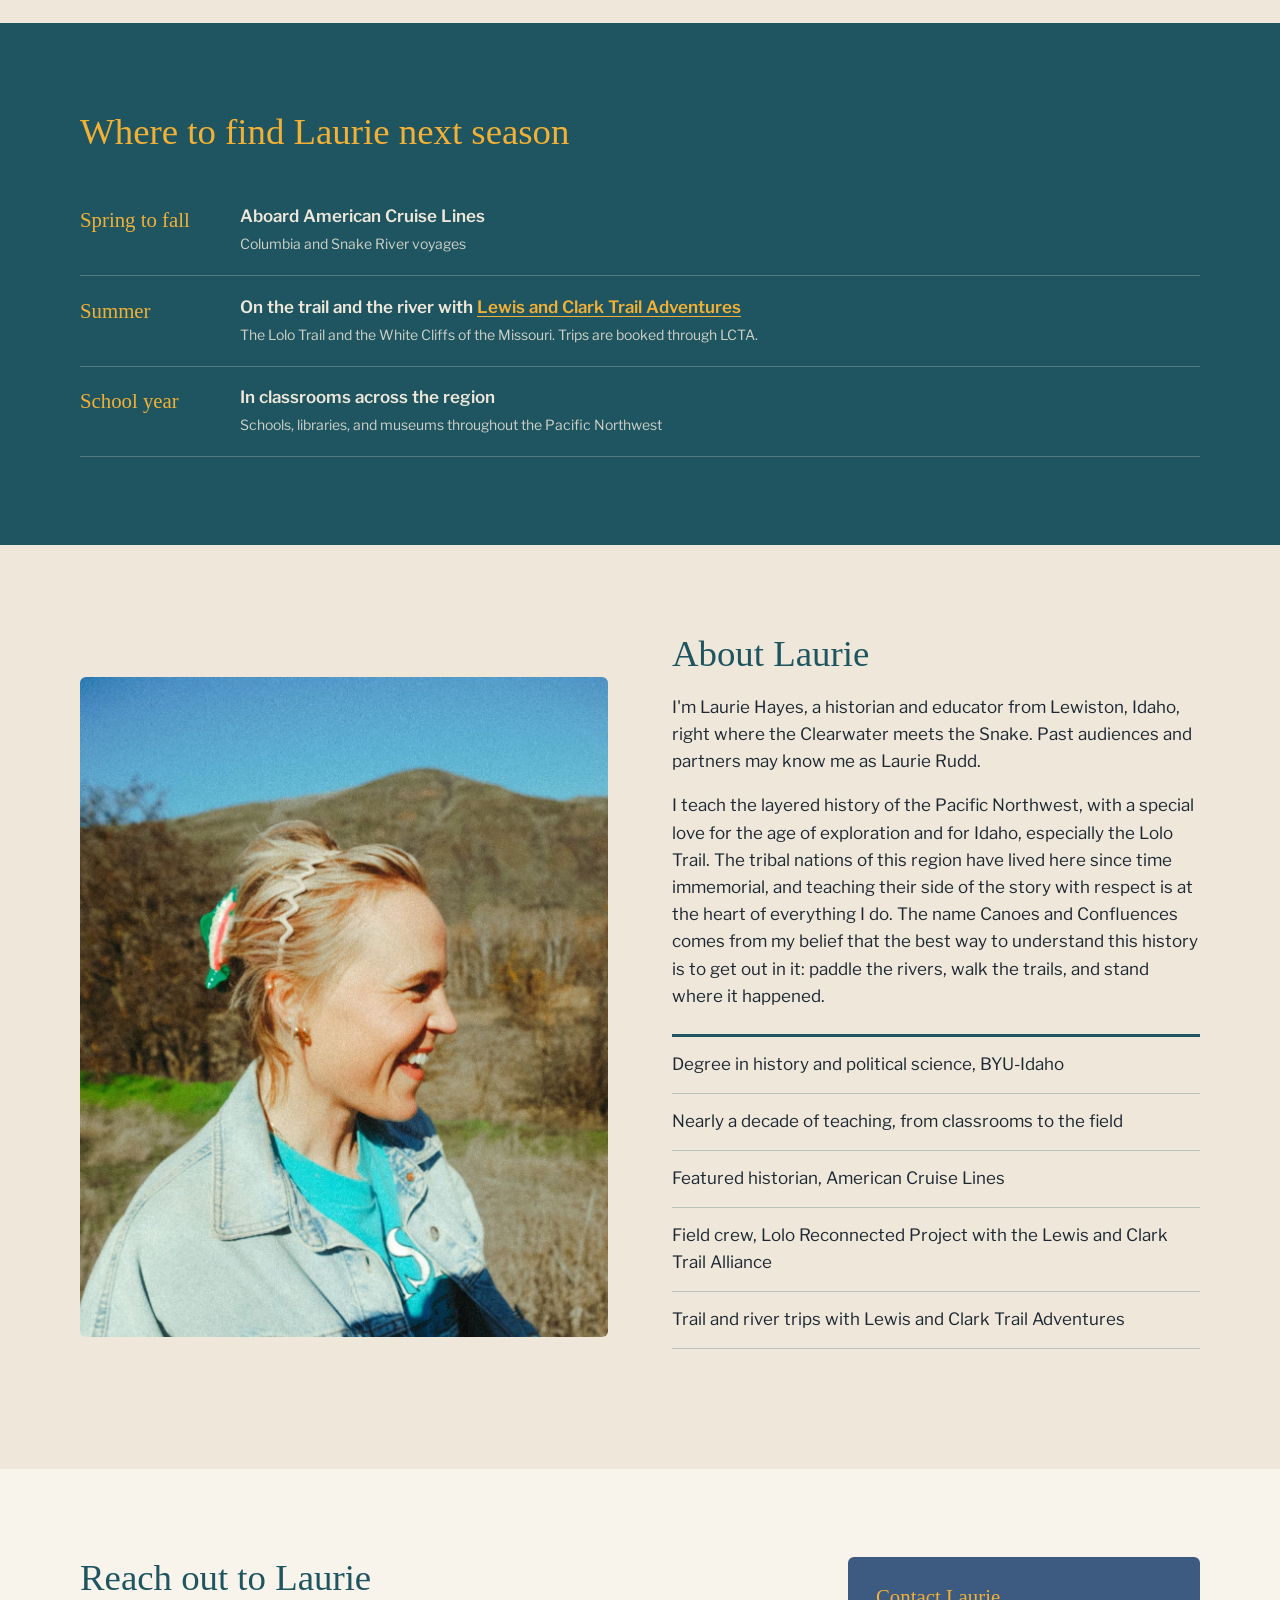
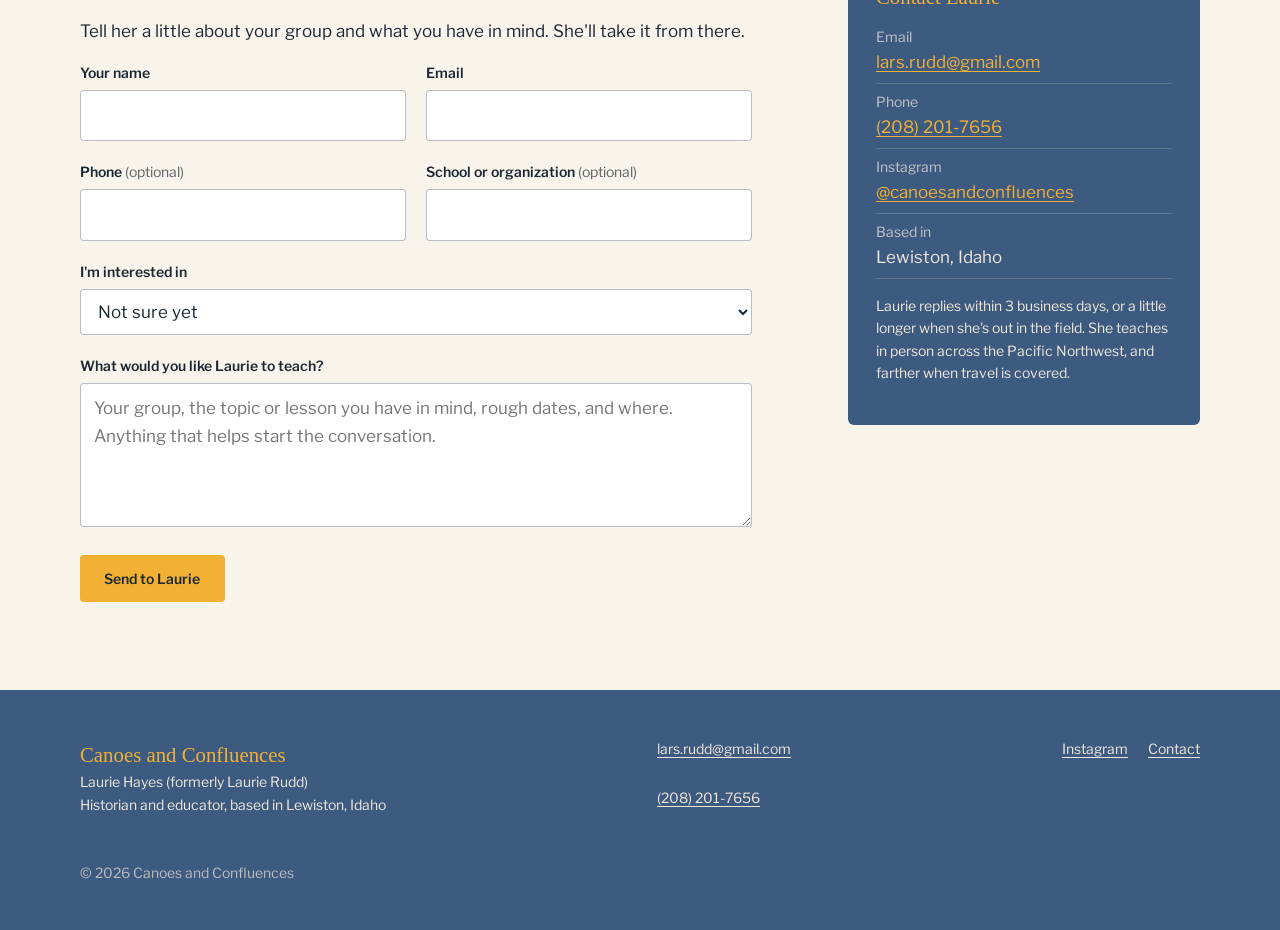
==== commit a7686150: "Update site" ====
--- a/index.html
+++ b/index.html
@@ -3,14 +3,14 @@
 <head>
   <meta charset="utf-8">
   <meta name="viewport" content="width=device-width, initial-scale=1">
-  <title>Canoes and Confluences | Laurie Rudd, Pacific Northwest historian</title>
-  <meta name="description" content="Historian and educator Laurie Rudd of Lewiston, Idaho teaches Pacific Northwest history on the trail, on the river, and in the classroom.">
+  <title>Canoes and Confluences | Laurie Hayes, Pacific Northwest historian</title>
+  <meta name="description" content="Historian and educator Laurie Hayes (formerly Laurie Rudd) of Lewiston, Idaho teaches Pacific Northwest history on the trail, on the river, and in the classroom.">
   <link rel="icon" href="/favicon.svg" type="image/svg+xml">
   <link rel="apple-touch-icon" href="/apple-touch-icon.png">
   <meta property="og:type" content="website">
   <meta property="og:site_name" content="Canoes and Confluences">
-  <meta property="og:title" content="Canoes and Confluences | Laurie Rudd, Pacific Northwest historian">
-  <meta property="og:description" content="Historian and educator Laurie Rudd of Lewiston, Idaho teaches Pacific Northwest history on the trail, on the river, and in the classroom.">
+  <meta property="og:title" content="Canoes and Confluences | Laurie Hayes, Pacific Northwest historian">
+  <meta property="og:description" content="Historian and educator Laurie Hayes (formerly Laurie Rudd) of Lewiston, Idaho teaches Pacific Northwest history on the trail, on the river, and in the classroom.">
   <meta property="og:url" content="https://canoesandconfluences.com/">
   <meta property="og:image" content="https://canoesandconfluences.com/images/og-image.jpg">
   <meta name="twitter:card" content="summary_large_image">
@@ -28,11 +28,10 @@
       <button class="nav-toggle" aria-expanded="false" aria-controls="site-nav">Menu</button>
       <nav class="site-nav" id="site-nav" aria-label="Main">
         <ul>
-          <li><a href="index.html" aria-current="page">Home</a></li>
-          <li><a href="presentations.html">Presentations</a></li>
-          <li><a href="lessons.html">Lessons</a></li>
-          <li><a href="about.html">About</a></li>
-          <li><a href="contact.html" class="nav-cta">Book Laurie</a></li>
+          <li><a href="/#where">Where she teaches</a></li>
+          <li><a href="/#what">What she teaches</a></li>
+          <li><a href="/#about">About</a></li>
+          <li><a href="/#contact" class="nav-cta">Contact Laurie</a></li>
         </ul>
       </nav>
     </div>
@@ -43,14 +42,14 @@
       <div class="wrap hero-grid">
         <div>
           <h1>History where the rivers meet</h1>
-          <p>Historian and educator Laurie Rudd shares the long story of the Pacific Northwest on the trail, on the river, and in the classroom, from the tribal nations who have lived here since time immemorial to the explorers, traders, and emigrants who came after.</p>
+          <p>Historian and educator Laurie Hayes teaches the history of the Pacific Northwest on the trail, on the river, and in the classroom, for learners from 9 to 99.</p>
           <div class="hero-actions">
-            <a class="btn btn-primary" href="contact.html">Book a presentation</a>
-            <a class="btn btn-ghost" href="presentations.html">See the programs</a>
+            <a class="btn btn-primary" href="#contact">Reach out to Laurie</a>
+            <a class="btn btn-ghost" href="#where">Where she teaches</a>
           </div>
         </div>
         <figure class="hero-photo">
-          <img src="images/hero-river-trade-box.jpg" alt="Laurie kneeling on a riverbank, unpacking a wooden chest of period artifacts" width="884" height="592">
+          <img src="images/hero-laurie.jpg" alt="Laurie Hayes laughing and pointing toward the camera, with grassy canyon hills behind her" width="1071" height="1600">
         </figure>
       </div>
       <svg class="confluence" viewBox="0 0 1200 120" preserveAspectRatio="none" aria-hidden="true" focusable="false">
@@ -60,110 +59,56 @@
     </svg>
     </section>
 
-    <section class="section section-alt">
+    <section class="section section-alt" id="where">
       <div class="wrap">
         <h2>Where Laurie teaches</h2>
-        <p class="lede">History lands differently when you're standing where it happened. For nearly a decade, Laurie has taught wherever the story is, for learners from 9 to 99.</p>
-        <div class="paths">
-          <div class="path path-main">
-            <img class="path-photo" src="images/field-river-trade-box.jpg" alt="Laurie opening a chest of artifacts beside a river" loading="lazy">
-            <h3>In the field</h3>
-            <p>Her favorite classroom has no walls. Laurie brings the history to life on trail and river trips with outfitters like Lewis and Clark Trail Adventures, from the Lolo Trail in the Bitterroots to the White Cliffs of the Missouri River.</p>
-            <a href="presentations.html#field">Field programs</a>
-          </div>
-          <div class="path">
-            <img class="path-photo" src="images/river-cruise-oregon-trail.jpg" alt="Laurie presenting an Oregon Trail map to a full room aboard a river cruise ship" loading="lazy">
+        <p class="lede">History lands differently when you're standing where it happened. For nearly a decade, Laurie has taught wherever the story is.</p>
+        <div class="settings">
+          <article class="setting">
+            <div class="setting-photos"><img src="images/trail-ridge.jpg" alt="Laurie standing on a granite outcrop among tall subalpine firs" loading="lazy"><img src="images/field-map-teaching.jpg" alt="Laurie kneeling on grass beside a large hand-drawn river map" loading="lazy"></div>
+            <h3>On the trail</h3>
+            <p>Trail and river trips with outfitters like <a href="https://trailadventures.com/">Lewis and Clark Trail Adventures</a>, from the Lolo Trail in the Bitterroots to the White Cliffs of the Missouri. This is where she's happiest.</p>
+            <a class="btn btn-teal" href="/?setting=trail#contact">Plan a trail program</a>
+          </article>
+          <article class="setting">
+            <img src="images/river-driftwood-ship.jpg" alt="Laurie sitting atop a large driftwood log on a sandy riverbank, with an American Cruise Lines ship docked behind her" loading="lazy">
             <h3>On the river</h3>
             <p>Featured historian aboard American Cruise Lines voyages on the Columbia and Snake Rivers, now heading into her third season.</p>
-            <a href="presentations.html#river">River cruise programs</a>
+            <a class="btn btn-teal" href="/?setting=river#contact">Plan a river program</a>
+          </article>
+          <article class="setting">
+            <img src="images/classroom-beaver-pelt.jpg" alt="Laurie holding up a beaver pelt in front of a slide listing expedition members" loading="lazy">
+            <h3>In the classroom</h3>
+            <p>Guest presentations, multi-day units, lesson plans, and teacher workshops for schools, museums, and community groups across the region.</p>
+            <a class="btn btn-teal" href="/?setting=classroom#contact">Plan a classroom program</a>
+          </article>
+        </div>
+      </div>
+    </section>
+
+    <section class="section" id="what">
+      <div class="wrap">
+        <h2>What Laurie teaches</h2>
+        <p class="lede">The whole story of the Northwest, beginning with the tribal nations whose homelands these have always been, and taught with care and respect alongside the explorers, traders, and settlers who came later.</p>
+
+        <div class="split chest">
+          <img class="chest-photo" src="images/period-medicine-chest.jpg" alt="Laurie in period dress on a riverbank, opening her medicine chest of bottles, instruments, and bandages" loading="lazy">
+          <div>
+            <h3 class="feature-title">The Medicine Chest</h3>
+            <p>A hands-on lesson all its own. Laurie's chest holds the medicines, medical instruments, and treatments of the era, a mix of genuine period pieces and faithful reproductions, down to a bottle of Rush's Bilious Pills like the ones carried west by the Corps of Discovery. Audiences see and handle frontier medicine up close, and it's the lesson everyone remembers.</p>
+            <a class="btn btn-teal" href="/?setting=chest#contact">Ask about the Medicine Chest</a>
           </div>
-          <div class="path">
-            <img class="path-photo" src="images/classroom-beaver-pelt.jpg" alt="Laurie holding up a beaver pelt in front of a slide listing expedition members" loading="lazy">
-            <h3>In the classroom</h3>
-            <p>Guest presentations, multi-day units, and teacher workshops for schools across the region.</p>
-            <a href="presentations.html#classroom">Classroom programs</a>
-          </div>
-        </div>
-      </div>
-    </section>
-
-    <section class="section">
-      <div class="wrap split chest">
-        <img class="chest-photo" src="images/river-cruise-trunk.jpg" alt="Laurie smiling beside her open medicine chest, with tins, bottles, and instruments laid out" loading="lazy">
-        <div>
-          <h2>The medicine chest</h2>
-          <p class="lede">Every expedition carried one. Laurie brings hers.</p>
-          <p>Her chest is filled with the medicines, medical instruments, and treatments of the era: a mix of genuine period pieces she has collected and faithful reproductions, down to a bottle of Rush's Bilious Pills like the ones the Corps of Discovery carried west.</p>
-          <p>Audiences get to see and handle the history up close, and it tends to be the part of the program everyone remembers. Most of Laurie's programs can include the chest.</p>
-          <a class="btn btn-teal" href="contact.html">Bring the chest to your group</a>
-        </div>
-      </div>
-    </section>
-
-    <section class="section section-dark story-band">
-      <div class="wrap">
-        <h2>The whole story</h2>
-        <p class="lede">The history of the Northwest didn't begin with Lewis and Clark. It begins with the tribal nations whose homelands these have always been. In every program, Laurie teaches their side of the story with care and respect, alongside the explorers, traders, and settlers who came later.</p>
-      </div>
-    </section>
-
-    <!-- Testimonials: remove the "hidden" attribute below once real quotes are in -->
-    <section class="section section-alt" hidden>
-      <div class="wrap">
-        <h2>What people say</h2>
-        <div class="testimonials">
-          <figure class="testimonial">
-            <blockquote><p>[One or two sentence quote]</p></blockquote>
-            <figcaption>[Name or role, e.g. Cruise guest, 2026]</figcaption>
-          </figure>
-          <figure class="testimonial">
-            <blockquote><p>[One or two sentence quote]</p></blockquote>
-            <figcaption>[Name or role, e.g. 4th grade teacher, Lewiston]</figcaption>
-          </figure>
-          <figure class="testimonial">
-            <blockquote><p>[One or two sentence quote]</p></blockquote>
-            <figcaption>[Name or role, e.g. Trip guest, Lolo Trail]</figcaption>
-          </figure>
-        </div>
-      </div>
-    </section>
-
-    <section class="section">
-      <div class="wrap">
-        <h2>Bring these stories to your audience</h2>
-        <p class="lede">Any topic in Northwest history, any length, for any group.</p>
-        <div class="paths">
-          <div class="path path-main">
-            <h3>Book a presentation</h3>
-            <p>For schools, museums, libraries, cruise lines, outfitters, and tour groups, from a focused one-hour talk to a multi-day series of programs.</p>
-            <a class="btn btn-teal" href="contact.html">Request a date</a>
-          </div>
-          <div class="path">
-            <h3>Travel with Laurie</h3>
-            <p>Join her in the field on Lewis and Clark Trail Adventures trips along the Lolo Trail and the Missouri River.</p>
-            <a href="https://trailadventures.com/">See LCTA trips</a>
-          </div>
-          <div class="path">
-            <h3>Follow along</h3>
-            <p>Stories from the trail, new programs, and where she's teaching next.</p>
-            <a href="#signup">Join the email list</a>
-          </div>
-        </div>
-      </div>
-    </section>
-
-    <section class="section section-alt">
-      <div class="wrap">
-        <h2>Laurie in action</h2>
-        <p>On the trail, on the riverbank, and aboard the ship, history comes with something to hold.</p>
-        <div class="gallery">
-          <img src="images/river-cruise-map-talk.jpg" alt="Laurie pointing to a map of Pacific Northwest sites during a talk aboard ship" loading="lazy">
-          <img src="images/artifacts-trunk.jpg" alt="Laurie at a table set with her medicine chest and period artifacts" loading="lazy">
-          <img src="images/field-map-teaching.jpg" alt="Laurie kneeling on grass beside a large hand-drawn river map" loading="lazy">
-          <img src="images/field-ridge.jpg" alt="Laurie standing on a rocky outcrop among tall pines" loading="lazy">
-        </div>
-        <!-- When a speaking clip is on YouTube, add it here:
-        <div class="video-frame"><iframe src="https://www.youtube-nocookie.com/embed/VIDEO_ID" title="Laurie Rudd presenting" allowfullscreen loading="lazy"></iframe></div> -->
+        </div>
+
+        <div class="topics">
+          <div class="topic"><h3>Tribal homelands</h3><p>The Nimiipuu (Nez Perce), Shoshone-Bannock, Coeur d'Alene, Salish, and other nations of the region, and their side of the story.</p></div>
+          <div class="topic"><h3>The age of exploration</h3><p>Voyages to the Northwest coast, the search for the Columbia, and the fur trade. A particular specialty.</p></div>
+          <div class="topic"><h3>Lewis and Clark</h3><p>The Corps of Discovery's journey across the Northwest, including the Lolo Trail crossing.</p></div>
+          <div class="topic"><h3>Idaho history</h3><p>How Idaho came to be, from Native homelands to mining rushes and statehood.</p></div>
+          <div class="topic"><h3>The Oregon Trail</h3><p>What it really took to cross two thousand miles by wagon, and what changed when emigrants arrived.</p></div>
+          <div class="topic"><h3>Any topic you need</h3><p>Laurie knows the region's history broadly and will shape a program to your audience.</p></div>
+        </div>
+        <p class="note">Any length, from a focused 1 to 2 hour presentation to multi-day events, plus classroom lesson plans. <a href="#contact">Reach out</a> and she'll shape it around your group.</p>
       </div>
     </section>
 
@@ -177,29 +122,96 @@
           </li>
           <li>
             <span class="season">Summer</span>
-            <div><span class="event-title">On the trail and the river with <a href="https://trailadventures.com/">Lewis and Clark Trail Adventures</a></span><span class="event-place">The Lolo Trail in the Bitterroots and the White Cliffs of the Missouri</span></div>
+            <div><span class="event-title">On the trail and the river with <a href="https://trailadventures.com/">Lewis and Clark Trail Adventures</a></span><span class="event-place">The Lolo Trail and the White Cliffs of the Missouri. Trips are booked through LCTA.</span></div>
           </li>
           <li>
             <span class="season">School year</span>
             <div><span class="event-title">In classrooms across the region</span><span class="event-place">Schools, libraries, and museums throughout the Pacific Northwest</span></div>
           </li>
         </ul>
-        <p style="margin-top:1.5rem">Want Laurie with your group? <a href="contact.html">Send a booking request</a>.</p>
-      </div>
-    </section>
-
-    <section class="section" id="signup">
-      <div class="wrap">
-        <h2>Stories from the trail, in your inbox</h2>
-        <p>New programs, lesson releases, and where Laurie is teaching next. A few emails a season.</p>
-        <form class="signup" name="newsletter" method="POST" data-netlify="true" netlify-honeypot="bot-field" action="/thanks.html?form=newsletter">
-          <input type="hidden" name="form-name" value="newsletter">
-          <input type="hidden" name="subject" data-remove-prefix value="New email list signup">
-          <p class="hidden-field"><label>Leave this empty <input name="bot-field"></label></p>
-          <label for="signup-email" class="hidden-field">Email address</label>
-          <input id="signup-email" type="email" name="email" placeholder="you@example.com" required>
-          <button class="btn btn-primary" type="submit">Join the list</button>
-        </form>
+      </div>
+    </section>
+
+    <section class="section" id="about">
+      <div class="wrap split">
+        <img class="portrait" src="images/laurie-portrait.jpg" alt="Laurie Hayes smiling outdoors in front of grassy hills" width="1071" height="1600" loading="lazy">
+        <div>
+          <!-- First-person draft for Laurie to approve or rewrite -->
+          <h2>About Laurie</h2>
+          <p>I'm Laurie Hayes, a historian and educator from Lewiston, Idaho, right where the Clearwater meets the Snake. Past audiences and partners may know me as Laurie Rudd.</p>
+          <p>I teach the layered history of the Pacific Northwest, with a special love for the age of exploration and for Idaho, especially the Lolo Trail. The tribal nations of this region have lived here since time immemorial, and teaching their side of the story with respect is at the heart of everything I do. The name Canoes and Confluences comes from my belief that the best way to understand this history is to get out in it: paddle the rivers, walk the trails, and stand where it happened.</p>
+          <ul class="credentials">
+            <li>Degree in history and political science, BYU-Idaho</li>
+            <li>Nearly a decade of teaching, from classrooms to the field</li>
+            <li>Featured historian, American Cruise Lines</li>
+            <li>Field crew, Lolo Reconnected Project with the Lewis and Clark Trail Alliance</li>
+            <li>Trail and river trips with Lewis and Clark Trail Adventures</li>
+          </ul>
+        </div>
+      </div>
+      <script type="application/ld+json">
+      {"@context":"https://schema.org","@type":"Person","name":"Laurie Hayes","alternateName":"Laurie Rudd",
+        "jobTitle":"Historian and educator","url":"https://canoesandconfluences.com/",
+        "address":{"@type":"PostalAddress","addressLocality":"Lewiston","addressRegion":"ID"},"alumniOf":"BYU-Idaho"}
+      </script>
+    </section>
+
+    <!-- Testimonials: remove the "hidden" attribute once real quotes are in -->
+    <section class="section section-alt" hidden>
+      <div class="wrap">
+        <h2>What people say</h2>
+        <div class="testimonials">
+          <figure class="testimonial"><blockquote><p>[Quote]</p></blockquote><figcaption>[Name or role]</figcaption></figure>
+          <figure class="testimonial"><blockquote><p>[Quote]</p></blockquote><figcaption>[Name or role]</figcaption></figure>
+          <figure class="testimonial"><blockquote><p>[Quote]</p></blockquote><figcaption>[Name or role]</figcaption></figure>
+        </div>
+      </div>
+    </section>
+
+    <section class="section section-alt" id="contact">
+      <div class="wrap contact-layout">
+        <div>
+          <h2>Reach out to Laurie</h2>
+          <p>Tell her a little about your group and what you have in mind. She'll take it from there.</p>
+          <form class="form" name="contact" method="POST" data-netlify="true" netlify-honeypot="bot-field" action="/thanks.html">
+            <input type="hidden" name="form-name" value="contact">
+            <input type="hidden" name="subject" data-remove-prefix value="New inquiry from canoesandconfluences.com">
+            <p class="hidden-field"><label>Leave this empty <input name="bot-field"></label></p>
+            <div class="form-row">
+              <div><label for="name">Your name</label><input id="name" name="name" required autocomplete="name"></div>
+              <div><label for="email">Email</label><input id="email" type="email" name="email" required autocomplete="email"></div>
+            </div>
+            <div class="form-row">
+              <div><label for="phone">Phone <span class="optional">(optional)</span></label><input id="phone" type="tel" name="Phone" autocomplete="tel"></div>
+              <div><label for="organization">School or organization <span class="optional">(optional)</span></label><input id="organization" name="Organization" autocomplete="organization"></div>
+            </div>
+            <div>
+              <label for="setting">I'm interested in</label>
+              <select id="setting" name="Interested in">
+                <option value="Not sure yet">Not sure yet</option>
+                <option value="On the trail" data-slug="trail">On the trail</option>
+                <option value="On the river" data-slug="river">On the river</option>
+                <option value="In the classroom" data-slug="classroom">In the classroom</option>
+                <option value="The Medicine Chest" data-slug="chest">The Medicine Chest</option>
+              </select>
+            </div>
+            <div>
+              <label for="message">What would you like Laurie to teach?</label>
+              <textarea id="message" name="Message" required placeholder="Your group, the topic or lesson you have in mind, rough dates, and where. Anything that helps start the conversation."></textarea>
+            </div>
+            <div><button class="btn btn-primary" type="submit">Send to Laurie</button></div>
+          </form>
+        </div>
+        <aside class="contact-aside" aria-label="Contact details">
+          <h3>Contact Laurie</h3>
+          <ul class="contact-list">
+            <li><span>Email</span><a href="mailto:lars.rudd@gmail.com">lars.rudd@gmail.com</a></li>
+            <li><span>Phone</span><a href="tel:+12082017656">(208) 201-7656</a></li>
+            <li><span>Instagram</span><a href="https://www.instagram.com/canoesandconfluences/">@canoesandconfluences</a></li>
+            <li><span>Based in</span>Lewiston, Idaho</li>
+          </ul>
+          <p class="aside-note">Laurie replies within 3 business days, or a little longer when she's out in the field. She teaches in person across the Pacific Northwest, and farther when travel is covered.</p>
+        </aside>
       </div>
     </section>
   </main>
@@ -209,16 +221,15 @@
       <div class="footer-grid">
         <div>
           <div class="footer-brand">Canoes and Confluences</div>
-          <p>Laurie Rudd, historian and educator<br>Based in Lewiston, Idaho</p>
+          <p>Laurie Hayes (formerly Laurie Rudd)<br>Historian and educator, based in Lewiston, Idaho</p>
         </div>
         <ul class="footer-contact">
           <li><a href="mailto:lars.rudd@gmail.com">lars.rudd@gmail.com</a></li>
           <li><a href="tel:+12082017656">(208) 201-7656</a></li>
         </ul>
         <ul class="footer-links">
-          
-          <li><a href="/presentations.html">Presentations</a></li>
-          <li><a href="/contact.html">Contact</a></li>
+          <li><a href="https://www.instagram.com/canoesandconfluences/" rel="me">Instagram</a></li>
+          <li><a href="/#contact">Contact</a></li>
         </ul>
       </div>
       <p class="copyright">&copy; 2026 Canoes and Confluences</p>
--- a/styles.css
+++ b/styles.css
@@ -529,3 +529,38 @@
 
 .footer-contact { list-style: none; margin: 0; padding: 0; display: grid; gap: 0.35rem; }
 .events .event-title a { color: var(--amber); }
+
+/* ---------- Landing page ---------- */
+#where, #what, #about, #contact { scroll-margin-top: 0.5rem; }
+
+.settings { display: grid; grid-template-columns: repeat(3, minmax(0, 1fr)); gap: 1.5rem; margin-top: 2rem; }
+.setting { background: var(--birch); border-radius: 6px; overflow: hidden; display: flex; flex-direction: column; }
+.setting img { width: 100%; aspect-ratio: 4 / 3; object-fit: cover; }
+.setting h3 { margin: 1.25rem 1.25rem 0.5rem; color: var(--teal); }
+.setting p { margin: 0 1.25rem 1.25rem; flex: 1; }
+.setting .btn { margin: 0 1.25rem 1.5rem; align-self: flex-start; }
+@media (max-width: 860px) { .settings { grid-template-columns: 1fr; } }
+
+.chest { margin: 2.5rem 0 1rem; }
+.feature-title { font-size: var(--step-3); color: var(--teal); }
+
+.topics { display: grid; grid-template-columns: repeat(3, minmax(0, 1fr)); gap: 0; margin-top: 2rem; border-top: 3px solid var(--teal); }
+.topic { padding: 1.5rem 1.5rem 1.5rem 0; border-bottom: 1px solid var(--line); }
+.topic h3 { font-size: var(--step-1); color: var(--dusk); }
+.topic p { margin: 0; }
+@media (max-width: 860px) { .topics { grid-template-columns: 1fr; } .topic { padding-right: 0; } }
+.note { margin-top: 1.5rem; font-size: var(--step-0); }
+#about .credentials { margin-top: 1.5rem; }
+
+/* Portrait-format main photo */
+.hero-photo img[src*="hero-laurie"] { aspect-ratio: 4 / 5; object-position: center 35%; max-height: 34rem; }
+@media (max-width: 860px) { .hero-photo img[src*="hero-laurie"] { aspect-ratio: 1 / 1; max-height: none; object-position: center 62%; } }
+.setting img[src*="classroom-beaver-pelt"] { object-position: center 25%; }
+.setting img[src*="trail-ridge"] { object-position: center 60%; }
+.setting img[src*="river-cruise-oregon-trail"] { object-position: center 15%; }
+.setting-photos { display: grid; grid-template-columns: 1fr 1fr; gap: 3px; }
+.setting-photos img { aspect-ratio: 2 / 3; }
+.setting .setting-photos img[src*="trail-ridge"] { object-position: center 55%; }
+.chest-photo[src*="period-medicine-chest"] { object-position: center top; }
+.setting img[src*="river-driftwood-ship"] { object-position: center 30%; }
+.setting img[src*="river-driftwood-ship"] { object-position: center 55%; }
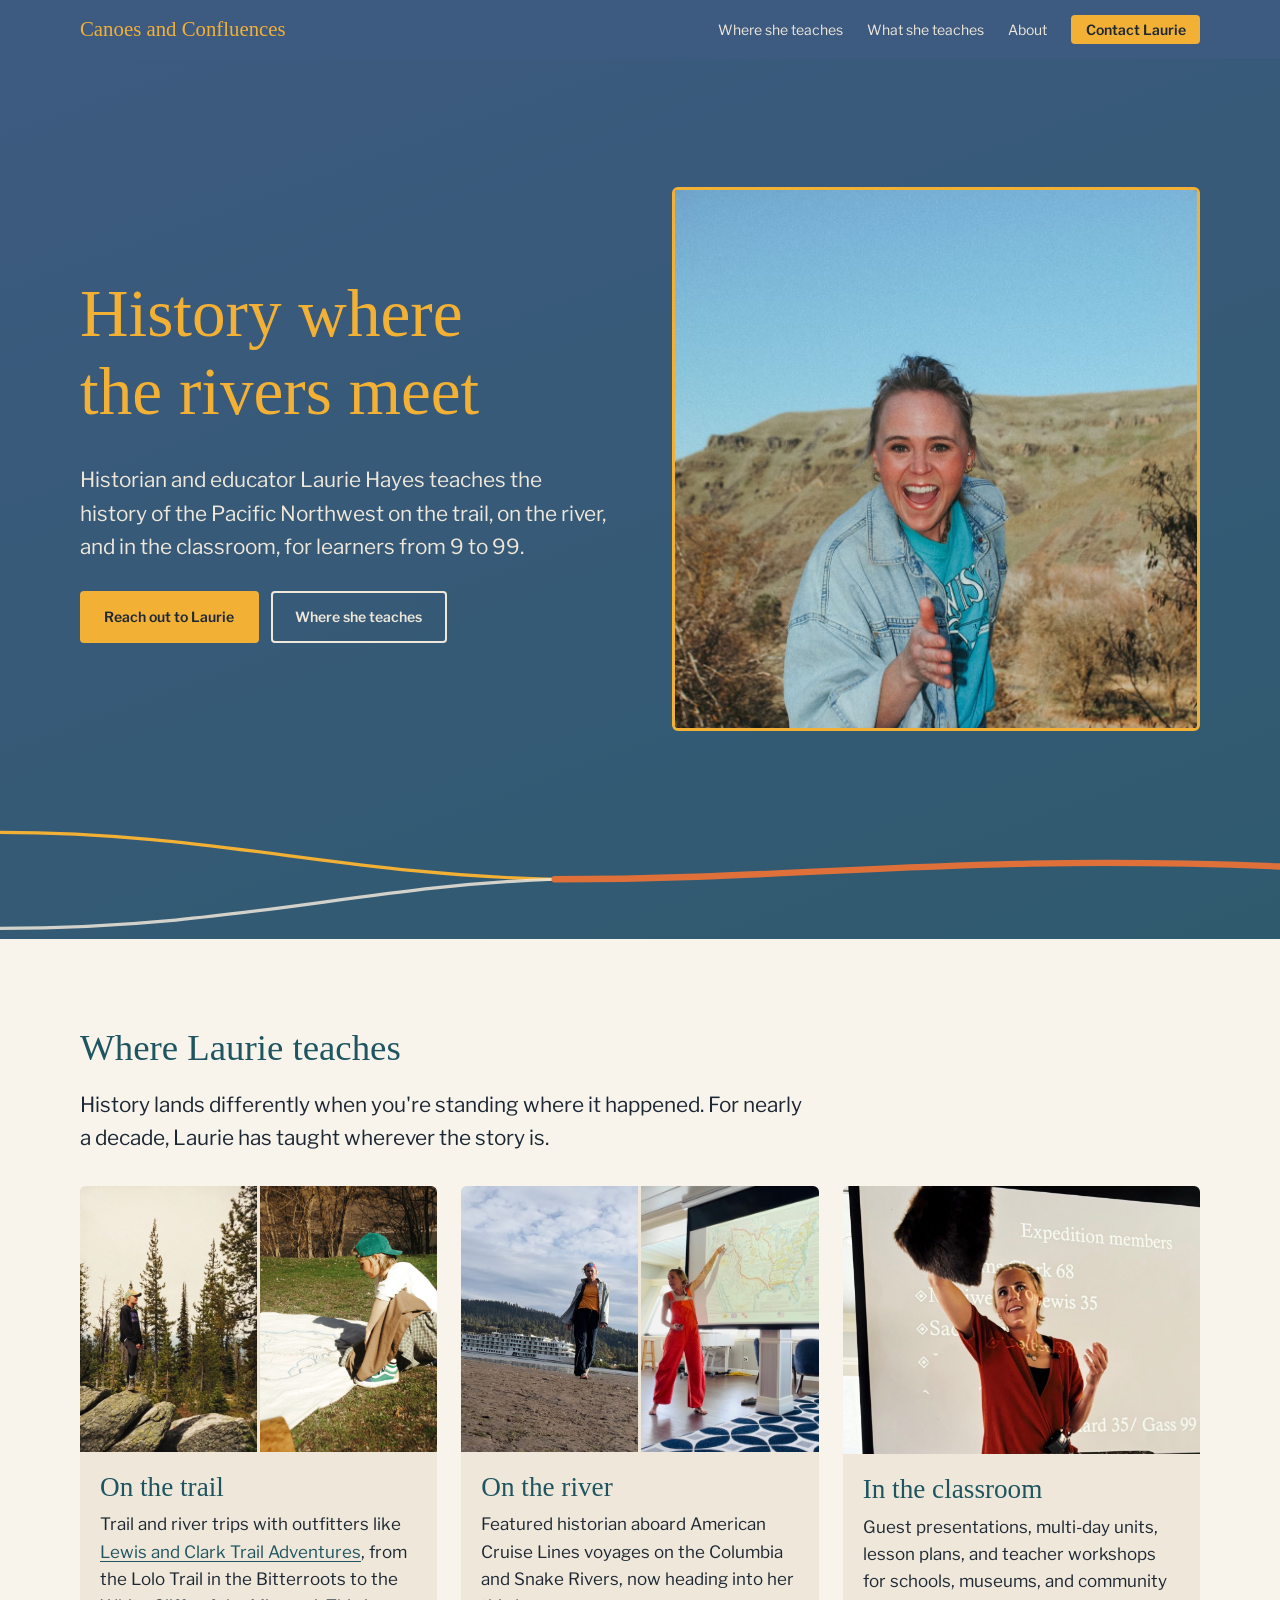
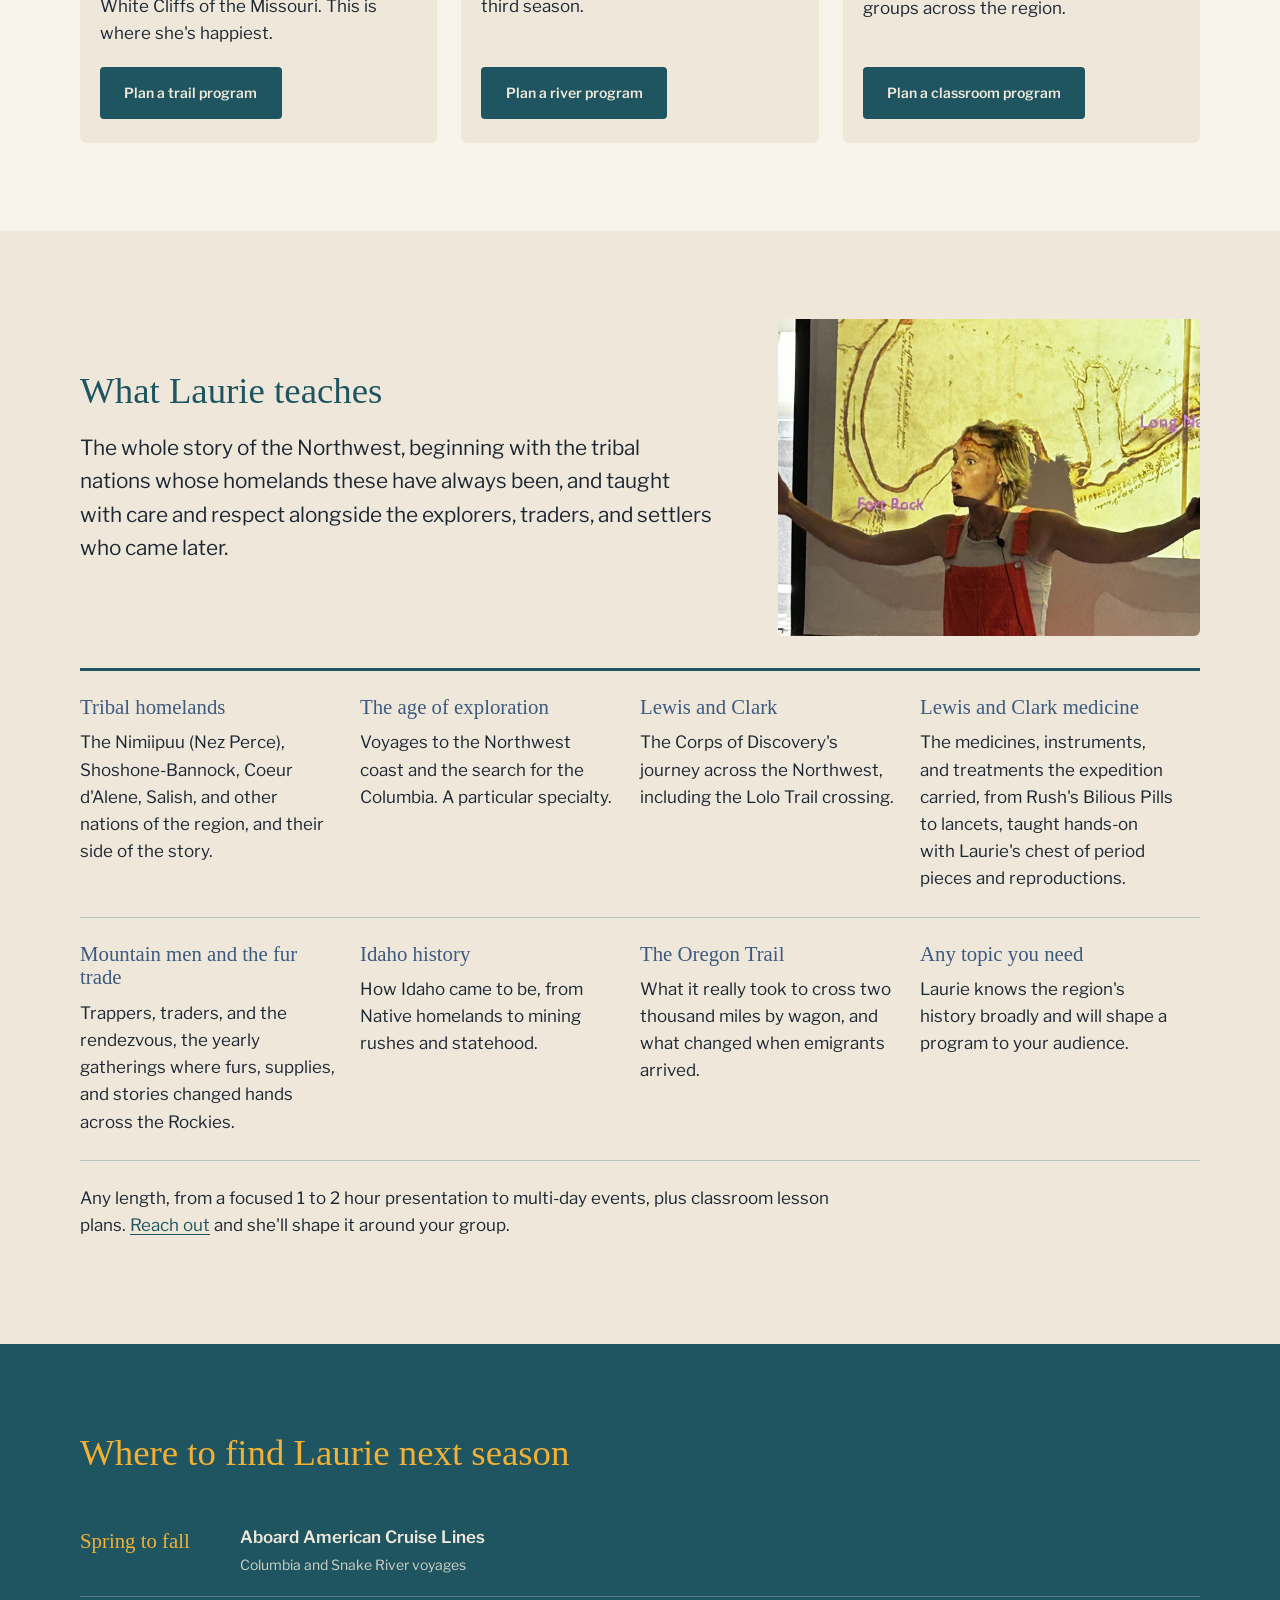
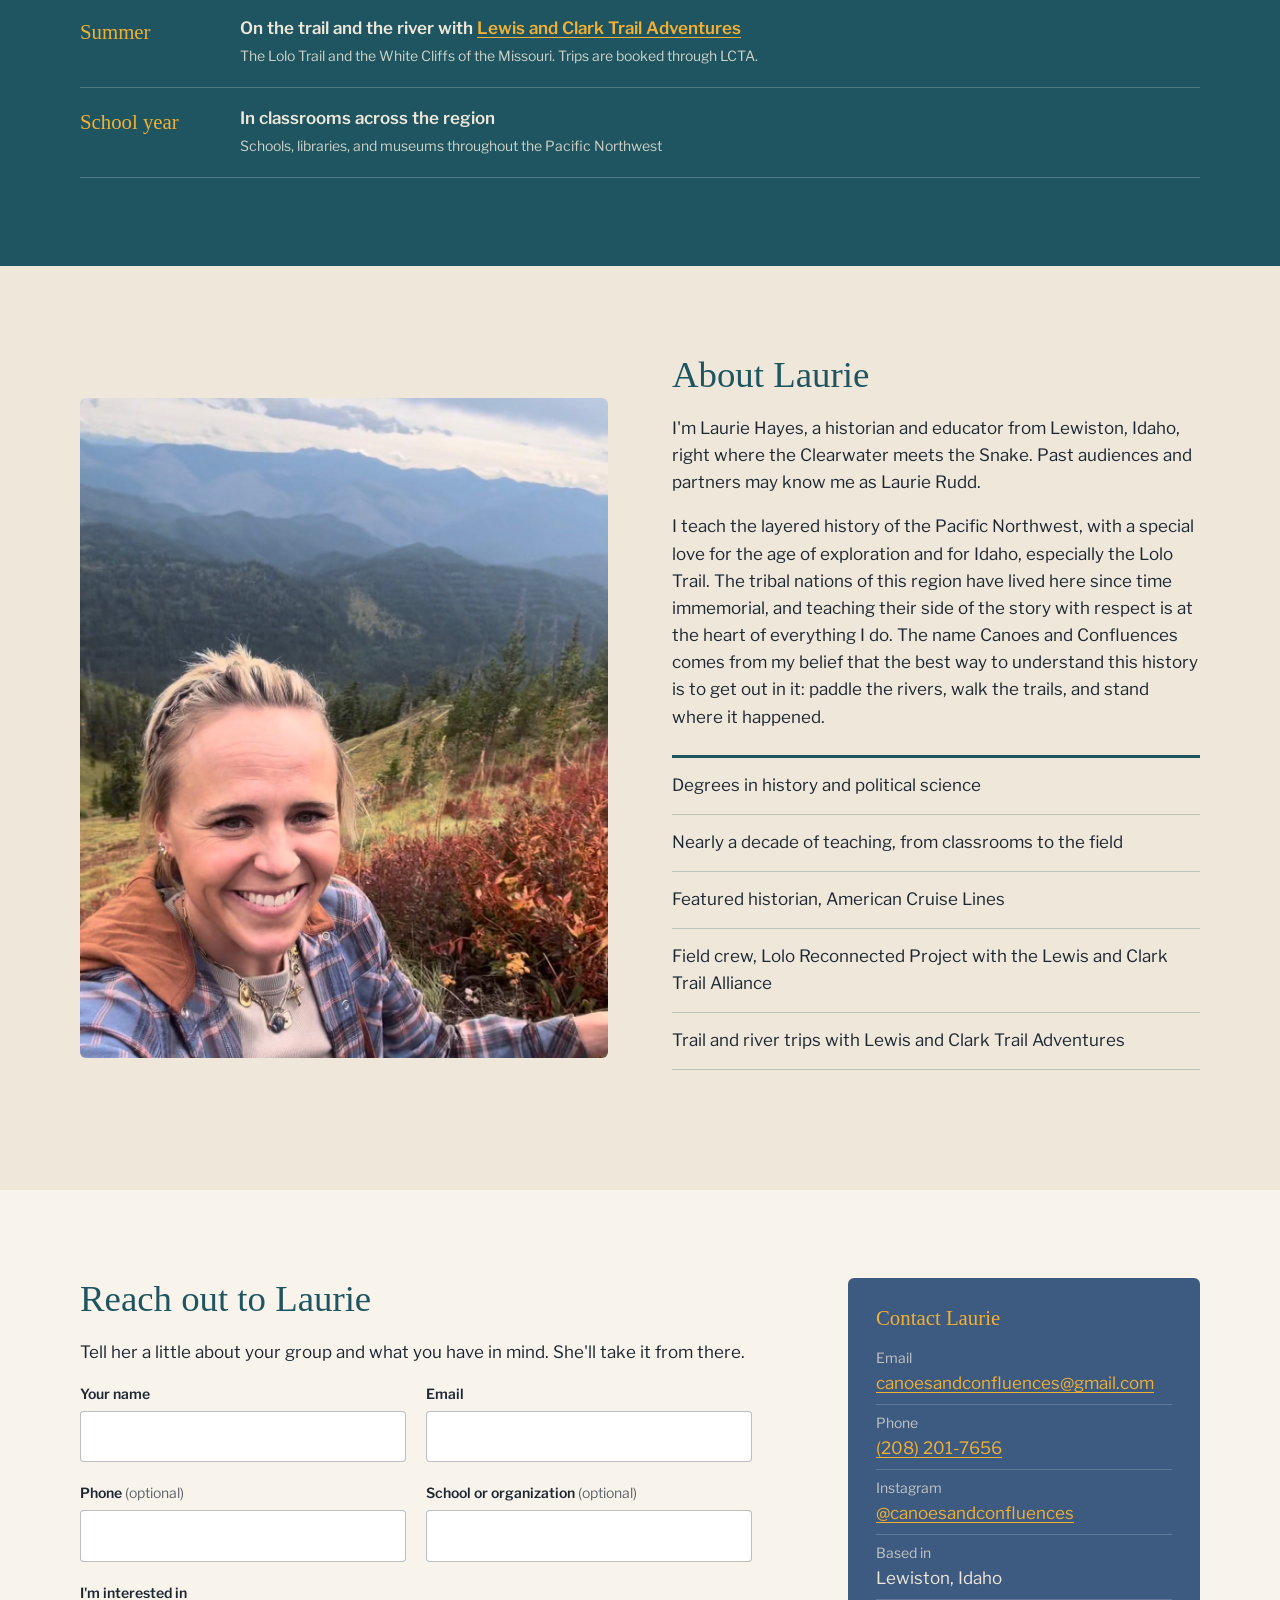
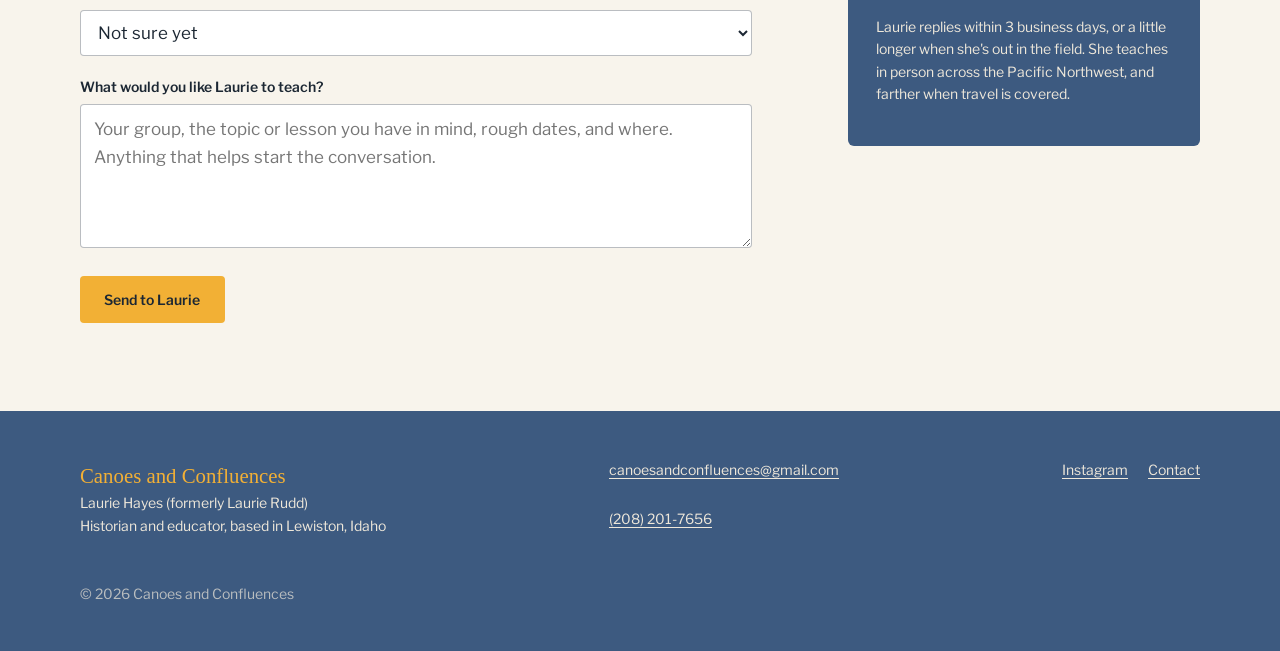
==== commit 1e87a7e0: "New photos, topics, and email" ====
--- a/index.html
+++ b/index.html
@@ -71,7 +71,7 @@
             <a class="btn btn-teal" href="/?setting=trail#contact">Plan a trail program</a>
           </article>
           <article class="setting">
-            <img src="images/river-driftwood-ship.jpg" alt="Laurie sitting atop a large driftwood log on a sandy riverbank, with an American Cruise Lines ship docked behind her" loading="lazy">
+            <div class="setting-photos"><img src="images/river-beach-ship.jpg" alt="Laurie walking along a sandy Columbia River beach with an American Cruise Lines riverboat behind her" loading="lazy"><img src="images/river-map-1803.jpg" alt="Laurie pointing to a map of the United States in 1803 during a talk aboard ship" loading="lazy"></div>
             <h3>On the river</h3>
             <p>Featured historian aboard American Cruise Lines voyages on the Columbia and Snake Rivers, now heading into her third season.</p>
             <a class="btn btn-teal" href="/?setting=river#contact">Plan a river program</a>
@@ -88,22 +88,20 @@
 
     <section class="section" id="what">
       <div class="wrap">
-        <h2>What Laurie teaches</h2>
-        <p class="lede">The whole story of the Northwest, beginning with the tribal nations whose homelands these have always been, and taught with care and respect alongside the explorers, traders, and settlers who came later.</p>
-
-        <div class="split chest">
-          <img class="chest-photo" src="images/period-medicine-chest.jpg" alt="Laurie in period dress on a riverbank, opening her medicine chest of bottles, instruments, and bandages" loading="lazy">
+        <div class="what-intro">
           <div>
-            <h3 class="feature-title">The Medicine Chest</h3>
-            <p>A hands-on lesson all its own. Laurie's chest holds the medicines, medical instruments, and treatments of the era, a mix of genuine period pieces and faithful reproductions, down to a bottle of Rush's Bilious Pills like the ones carried west by the Corps of Discovery. Audiences see and handle frontier medicine up close, and it's the lesson everyone remembers.</p>
-            <a class="btn btn-teal" href="/?setting=chest#contact">Ask about the Medicine Chest</a>
+            <h2>What Laurie teaches</h2>
+            <p class="lede">The whole story of the Northwest, beginning with the tribal nations whose homelands these have always been, and taught with care and respect alongside the explorers, traders, and settlers who came later.</p>
           </div>
+          <img src="images/teaching-columbia-map.jpg" alt="Laurie mid-story with arms spread wide in front of a hand-drawn expedition map of the Columbia River" loading="lazy">
         </div>
 
         <div class="topics">
           <div class="topic"><h3>Tribal homelands</h3><p>The Nimiipuu (Nez Perce), Shoshone-Bannock, Coeur d'Alene, Salish, and other nations of the region, and their side of the story.</p></div>
-          <div class="topic"><h3>The age of exploration</h3><p>Voyages to the Northwest coast, the search for the Columbia, and the fur trade. A particular specialty.</p></div>
+          <div class="topic"><h3>The age of exploration</h3><p>Voyages to the Northwest coast and the search for the Columbia. A particular specialty.</p></div>
           <div class="topic"><h3>Lewis and Clark</h3><p>The Corps of Discovery's journey across the Northwest, including the Lolo Trail crossing.</p></div>
+          <div class="topic"><h3>Lewis and Clark medicine</h3><p>The medicines, instruments, and treatments the expedition carried, from Rush's Bilious Pills to lancets, taught hands-on with Laurie's chest of period pieces and reproductions.</p></div>
+          <div class="topic"><h3>Mountain men and the fur trade</h3><p>Trappers, traders, and the rendezvous, the yearly gatherings where furs, supplies, and stories changed hands across the Rockies.</p></div>
           <div class="topic"><h3>Idaho history</h3><p>How Idaho came to be, from Native homelands to mining rushes and statehood.</p></div>
           <div class="topic"><h3>The Oregon Trail</h3><p>What it really took to cross two thousand miles by wagon, and what changed when emigrants arrived.</p></div>
           <div class="topic"><h3>Any topic you need</h3><p>Laurie knows the region's history broadly and will shape a program to your audience.</p></div>
@@ -134,14 +132,14 @@
 
     <section class="section" id="about">
       <div class="wrap split">
-        <img class="portrait" src="images/laurie-portrait.jpg" alt="Laurie Hayes smiling outdoors in front of grassy hills" width="1071" height="1600" loading="lazy">
+        <img class="portrait" src="images/about-mountain-selfie.jpg" alt="Laurie Hayes smiling on a mountain ridge, with fall color and forested ridgelines behind her" loading="lazy">
         <div>
           <!-- First-person draft for Laurie to approve or rewrite -->
           <h2>About Laurie</h2>
           <p>I'm Laurie Hayes, a historian and educator from Lewiston, Idaho, right where the Clearwater meets the Snake. Past audiences and partners may know me as Laurie Rudd.</p>
           <p>I teach the layered history of the Pacific Northwest, with a special love for the age of exploration and for Idaho, especially the Lolo Trail. The tribal nations of this region have lived here since time immemorial, and teaching their side of the story with respect is at the heart of everything I do. The name Canoes and Confluences comes from my belief that the best way to understand this history is to get out in it: paddle the rivers, walk the trails, and stand where it happened.</p>
           <ul class="credentials">
-            <li>Degree in history and political science, BYU-Idaho</li>
+            <li>Degrees in history and political science</li>
             <li>Nearly a decade of teaching, from classrooms to the field</li>
             <li>Featured historian, American Cruise Lines</li>
             <li>Field crew, Lolo Reconnected Project with the Lewis and Clark Trail Alliance</li>
@@ -152,7 +150,7 @@
       <script type="application/ld+json">
       {"@context":"https://schema.org","@type":"Person","name":"Laurie Hayes","alternateName":"Laurie Rudd",
         "jobTitle":"Historian and educator","url":"https://canoesandconfluences.com/",
-        "address":{"@type":"PostalAddress","addressLocality":"Lewiston","addressRegion":"ID"},"alumniOf":"BYU-Idaho"}
+        "address":{"@type":"PostalAddress","addressLocality":"Lewiston","addressRegion":"ID"}}
       </script>
     </section>
 
@@ -192,7 +190,6 @@
                 <option value="On the trail" data-slug="trail">On the trail</option>
                 <option value="On the river" data-slug="river">On the river</option>
                 <option value="In the classroom" data-slug="classroom">In the classroom</option>
-                <option value="The Medicine Chest" data-slug="chest">The Medicine Chest</option>
               </select>
             </div>
             <div>
@@ -205,7 +202,7 @@
         <aside class="contact-aside" aria-label="Contact details">
           <h3>Contact Laurie</h3>
           <ul class="contact-list">
-            <li><span>Email</span><a href="mailto:lars.rudd@gmail.com">lars.rudd@gmail.com</a></li>
+            <li><span>Email</span><a href="mailto:canoesandconfluences@gmail.com">canoesandconfluences@gmail.com</a></li>
             <li><span>Phone</span><a href="tel:+12082017656">(208) 201-7656</a></li>
             <li><span>Instagram</span><a href="https://www.instagram.com/canoesandconfluences/">@canoesandconfluences</a></li>
             <li><span>Based in</span>Lewiston, Idaho</li>
@@ -224,7 +221,7 @@
           <p>Laurie Hayes (formerly Laurie Rudd)<br>Historian and educator, based in Lewiston, Idaho</p>
         </div>
         <ul class="footer-contact">
-          <li><a href="mailto:lars.rudd@gmail.com">lars.rudd@gmail.com</a></li>
+          <li><a href="mailto:canoesandconfluences@gmail.com">canoesandconfluences@gmail.com</a></li>
           <li><a href="tel:+12082017656">(208) 201-7656</a></li>
         </ul>
         <ul class="footer-links">
--- a/styles.css
+++ b/styles.css
@@ -564,3 +564,12 @@
 .chest-photo[src*="period-medicine-chest"] { object-position: center top; }
 .setting img[src*="river-driftwood-ship"] { object-position: center 30%; }
 .setting img[src*="river-driftwood-ship"] { object-position: center 55%; }
+.topics { grid-template-columns: repeat(4, minmax(0, 1fr)); }
+@media (max-width: 1000px) { .topics { grid-template-columns: repeat(2, minmax(0, 1fr)); } }
+@media (max-width: 600px) { .topics { grid-template-columns: 1fr; } }
+.setting .setting-photos img[src*="river-beach-ship"] { object-position: center center; }
+.setting .setting-photos img[src*="river-map-1803"] { object-position: 20% center; }
+#about .portrait { object-position: center 60%; }
+.what-intro { display: grid; grid-template-columns: minmax(0, 1.5fr) minmax(0, 1fr); gap: clamp(2rem, 5vw, 4rem); align-items: center; }
+.what-intro img { width: 100%; aspect-ratio: 4 / 3; object-fit: cover; object-position: center 35%; border-radius: 6px; }
+@media (max-width: 760px) { .what-intro { grid-template-columns: 1fr; } }
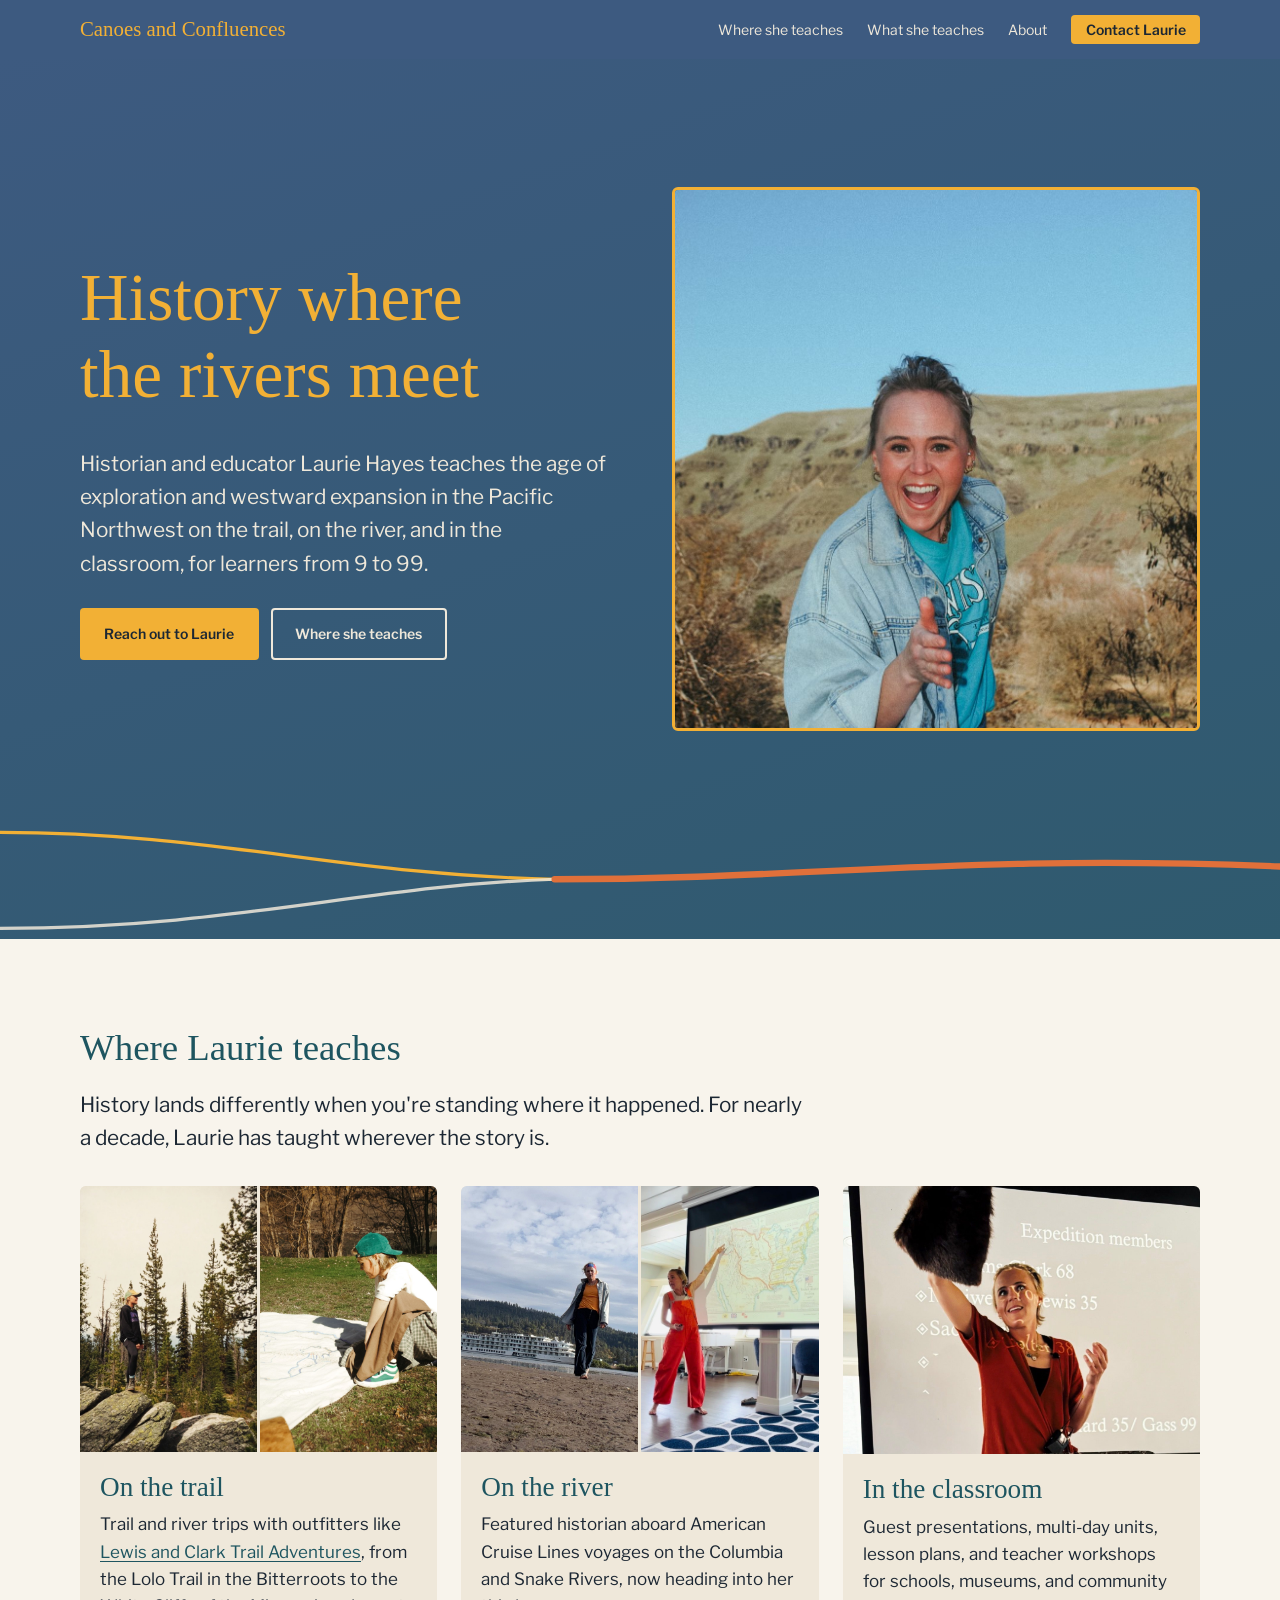
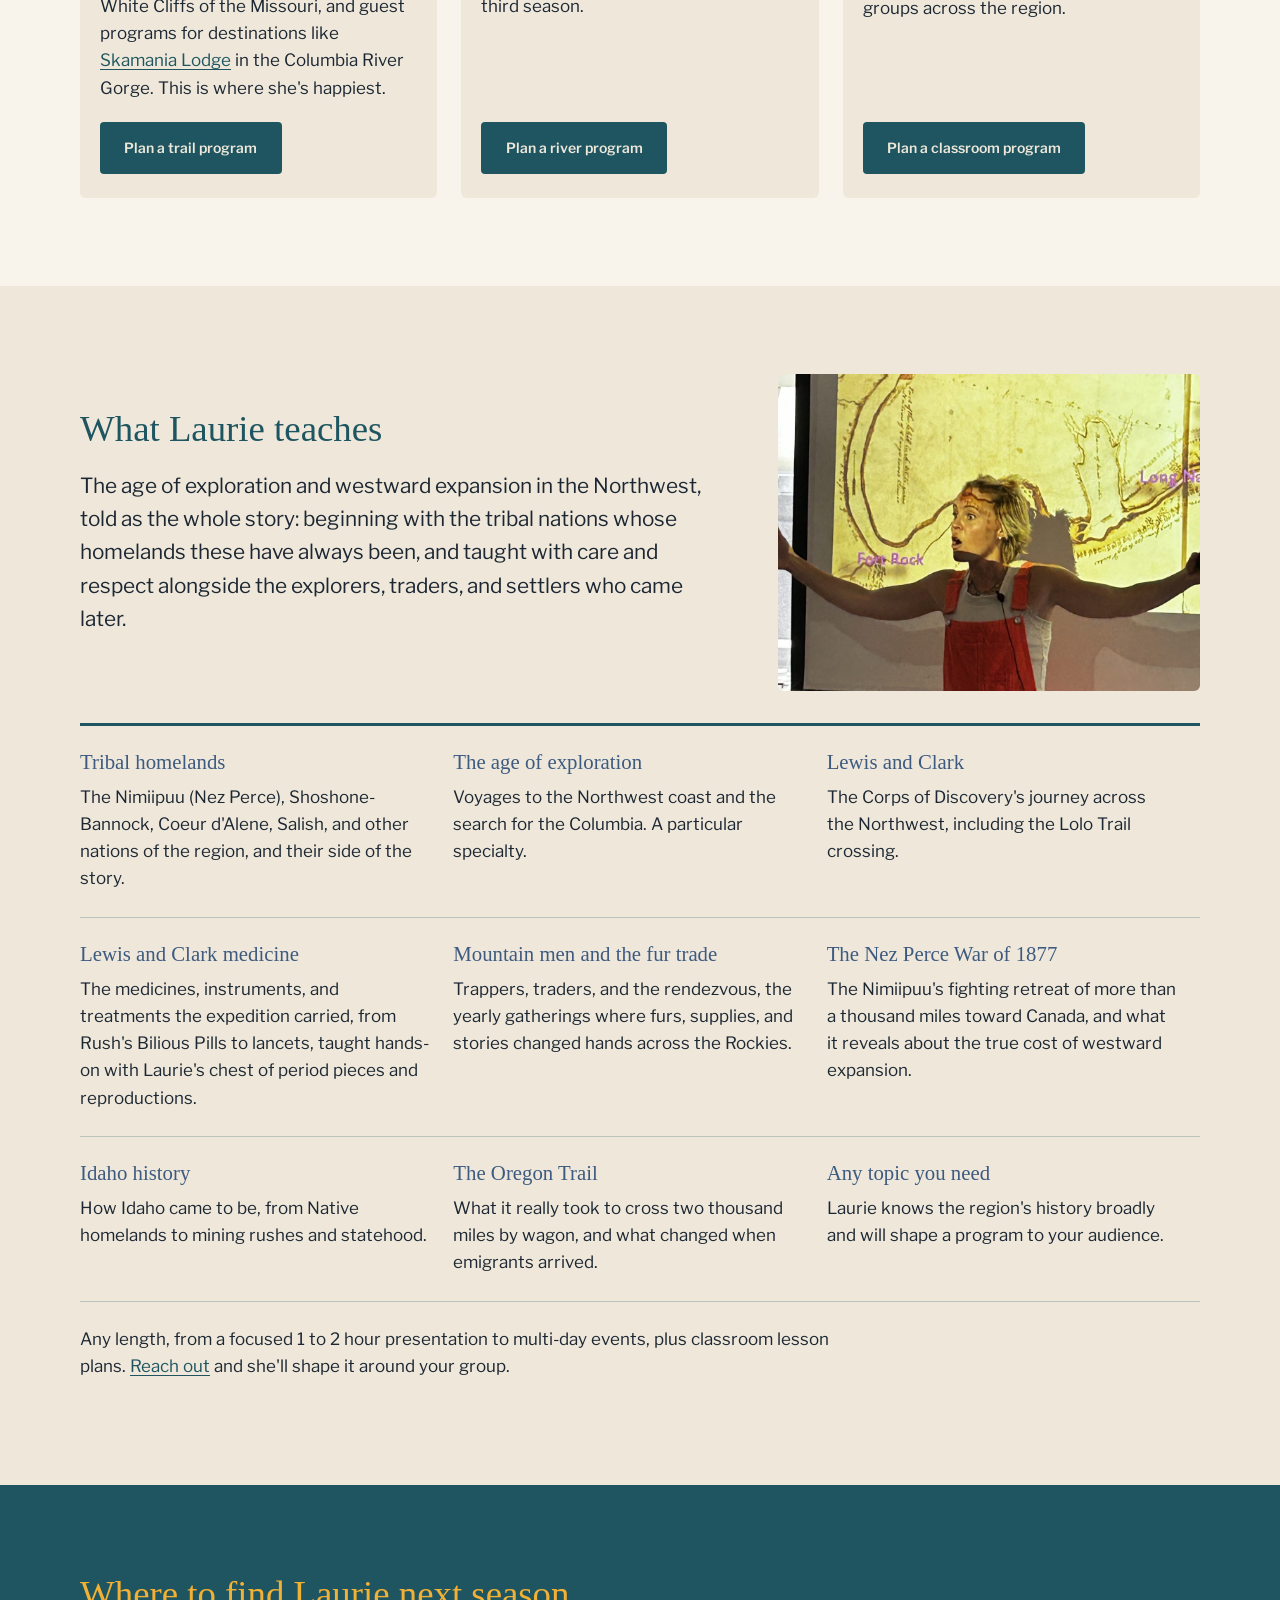
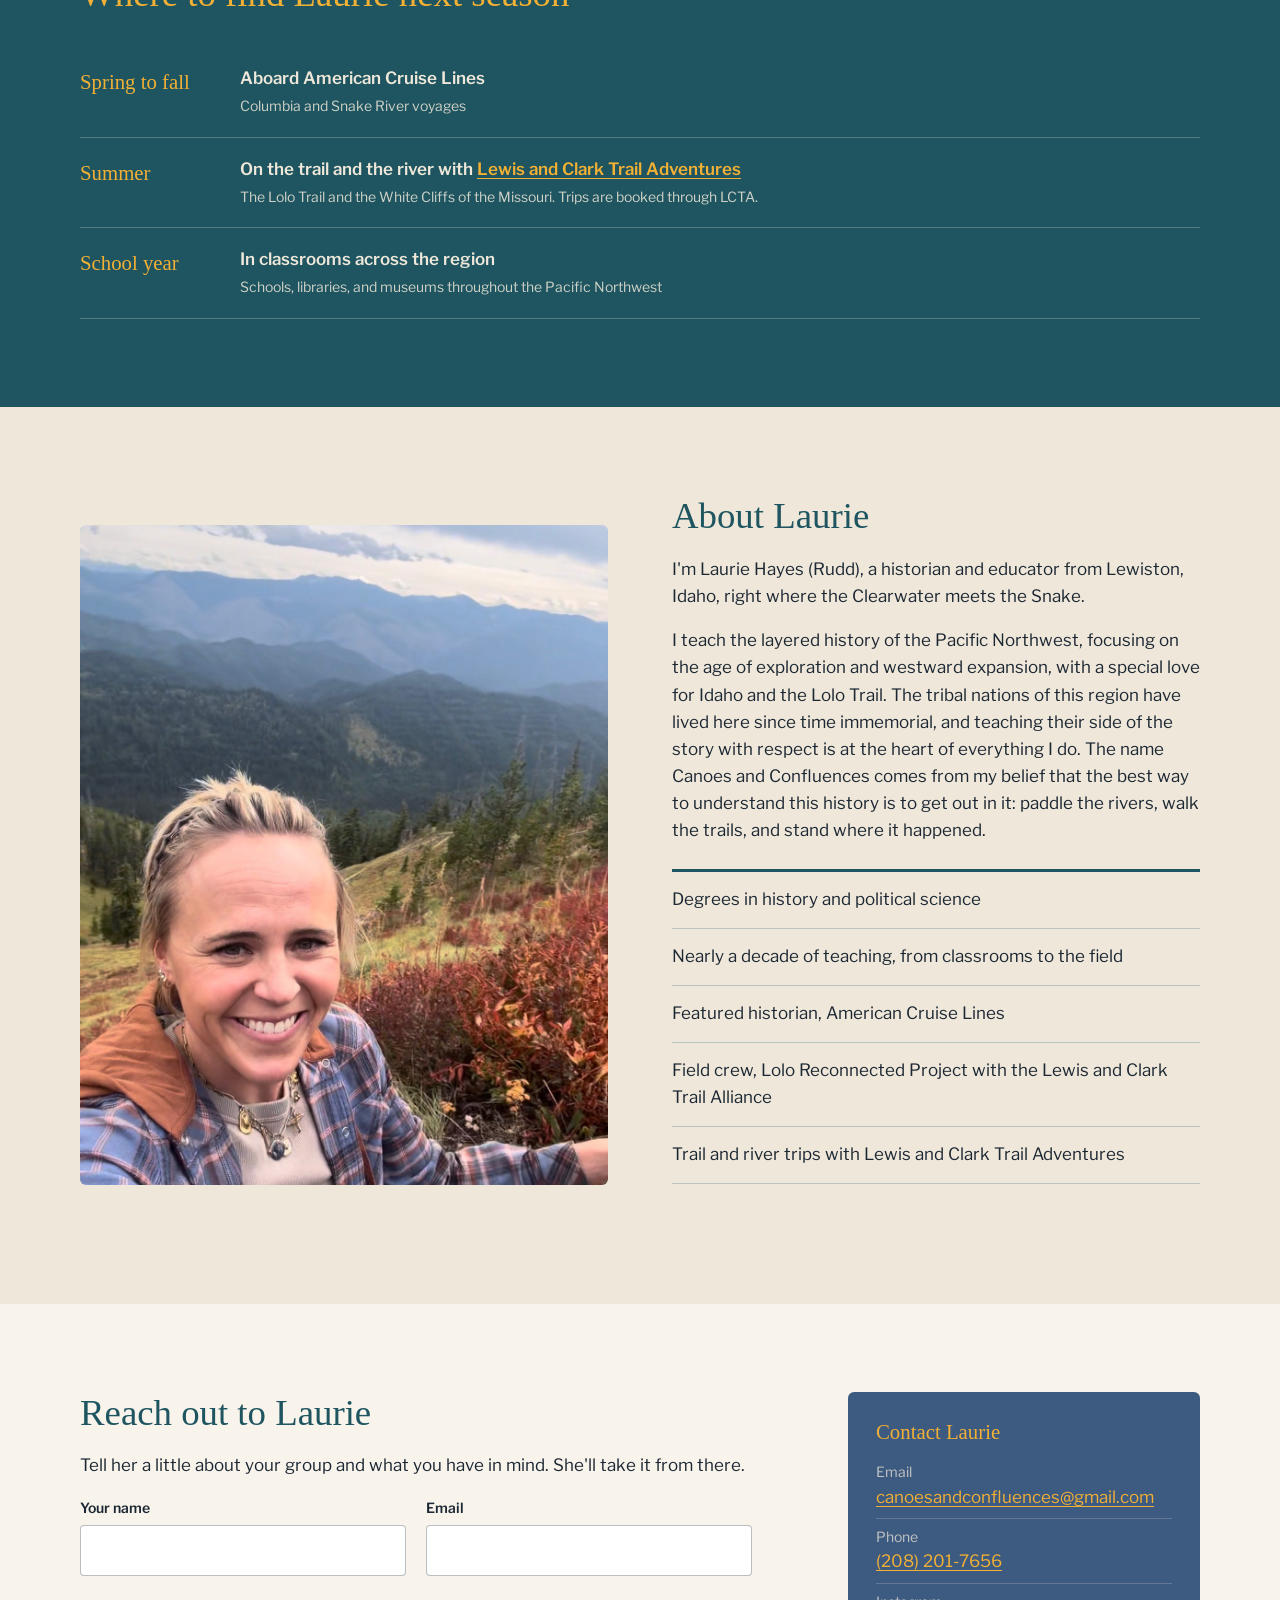
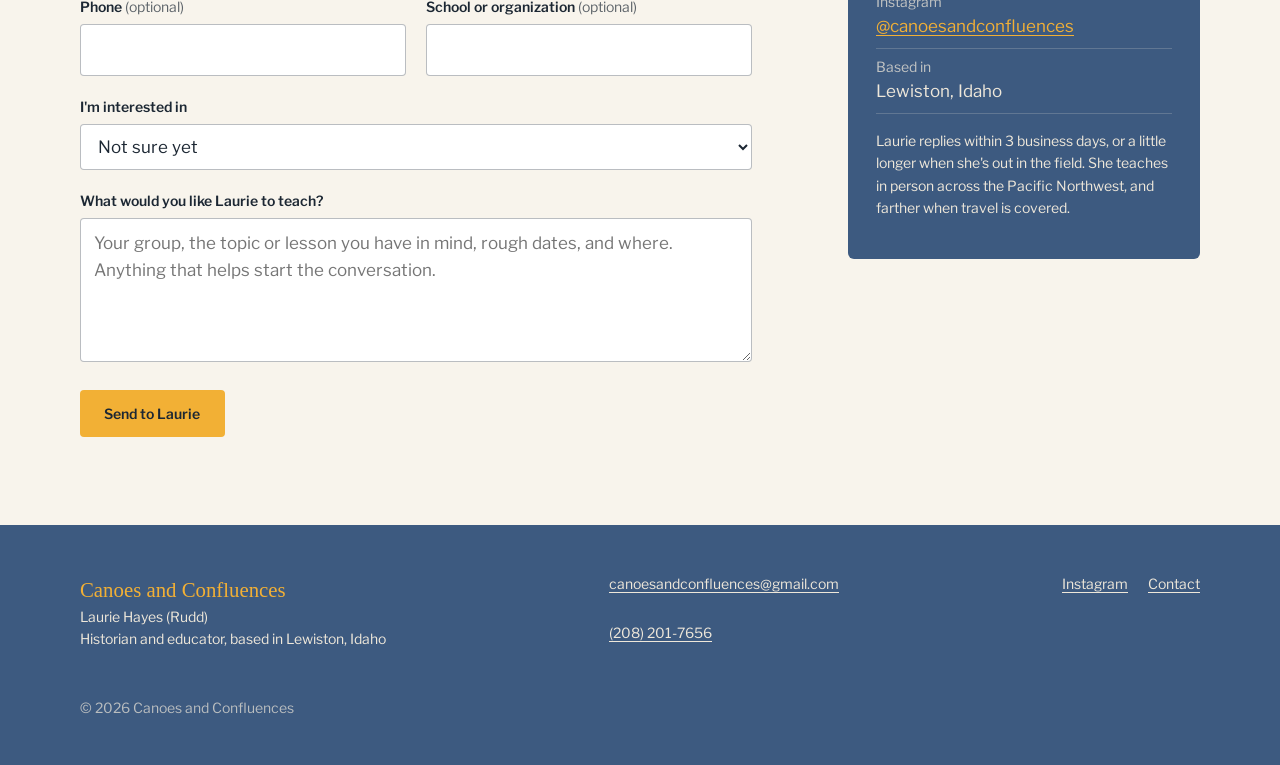
==== commit c0fb897b: "Nez Perce War topic, Skamania Lodge, name update" ====
--- a/index.html
+++ b/index.html
@@ -4,13 +4,13 @@
   <meta charset="utf-8">
   <meta name="viewport" content="width=device-width, initial-scale=1">
   <title>Canoes and Confluences | Laurie Hayes, Pacific Northwest historian</title>
-  <meta name="description" content="Historian and educator Laurie Hayes (formerly Laurie Rudd) of Lewiston, Idaho teaches Pacific Northwest history on the trail, on the river, and in the classroom.">
+  <meta name="description" content="Historian and educator Laurie Hayes (Rudd) of Lewiston, Idaho teaches Pacific Northwest history on the trail, on the river, and in the classroom.">
   <link rel="icon" href="/favicon.svg" type="image/svg+xml">
   <link rel="apple-touch-icon" href="/apple-touch-icon.png">
   <meta property="og:type" content="website">
   <meta property="og:site_name" content="Canoes and Confluences">
   <meta property="og:title" content="Canoes and Confluences | Laurie Hayes, Pacific Northwest historian">
-  <meta property="og:description" content="Historian and educator Laurie Hayes (formerly Laurie Rudd) of Lewiston, Idaho teaches Pacific Northwest history on the trail, on the river, and in the classroom.">
+  <meta property="og:description" content="Historian and educator Laurie Hayes (Rudd) of Lewiston, Idaho teaches Pacific Northwest history on the trail, on the river, and in the classroom.">
   <meta property="og:url" content="https://canoesandconfluences.com/">
   <meta property="og:image" content="https://canoesandconfluences.com/images/og-image.jpg">
   <meta name="twitter:card" content="summary_large_image">
@@ -42,7 +42,7 @@
       <div class="wrap hero-grid">
         <div>
           <h1>History where the rivers meet</h1>
-          <p>Historian and educator Laurie Hayes teaches the history of the Pacific Northwest on the trail, on the river, and in the classroom, for learners from 9 to 99.</p>
+          <p>Historian and educator Laurie Hayes teaches the age of exploration and westward expansion in the Pacific Northwest on the trail, on the river, and in the classroom, for learners from 9 to 99.</p>
           <div class="hero-actions">
             <a class="btn btn-primary" href="#contact">Reach out to Laurie</a>
             <a class="btn btn-ghost" href="#where">Where she teaches</a>
@@ -67,7 +67,7 @@
           <article class="setting">
             <div class="setting-photos"><img src="images/trail-ridge.jpg" alt="Laurie standing on a granite outcrop among tall subalpine firs" loading="lazy"><img src="images/field-map-teaching.jpg" alt="Laurie kneeling on grass beside a large hand-drawn river map" loading="lazy"></div>
             <h3>On the trail</h3>
-            <p>Trail and river trips with outfitters like <a href="https://trailadventures.com/">Lewis and Clark Trail Adventures</a>, from the Lolo Trail in the Bitterroots to the White Cliffs of the Missouri. This is where she's happiest.</p>
+            <p>Trail and river trips with outfitters like <a href="https://trailadventures.com/">Lewis and Clark Trail Adventures</a>, from the Lolo Trail in the Bitterroots to the White Cliffs of the Missouri, and guest programs for destinations like <a href="https://www.skamania.com/">Skamania Lodge</a> in the Columbia River Gorge. This is where she's happiest.</p>
             <a class="btn btn-teal" href="/?setting=trail#contact">Plan a trail program</a>
           </article>
           <article class="setting">
@@ -91,7 +91,7 @@
         <div class="what-intro">
           <div>
             <h2>What Laurie teaches</h2>
-            <p class="lede">The whole story of the Northwest, beginning with the tribal nations whose homelands these have always been, and taught with care and respect alongside the explorers, traders, and settlers who came later.</p>
+            <p class="lede">The age of exploration and westward expansion in the Northwest, told as the whole story: beginning with the tribal nations whose homelands these have always been, and taught with care and respect alongside the explorers, traders, and settlers who came later.</p>
           </div>
           <img src="images/teaching-columbia-map.jpg" alt="Laurie mid-story with arms spread wide in front of a hand-drawn expedition map of the Columbia River" loading="lazy">
         </div>
@@ -102,6 +102,7 @@
           <div class="topic"><h3>Lewis and Clark</h3><p>The Corps of Discovery's journey across the Northwest, including the Lolo Trail crossing.</p></div>
           <div class="topic"><h3>Lewis and Clark medicine</h3><p>The medicines, instruments, and treatments the expedition carried, from Rush's Bilious Pills to lancets, taught hands-on with Laurie's chest of period pieces and reproductions.</p></div>
           <div class="topic"><h3>Mountain men and the fur trade</h3><p>Trappers, traders, and the rendezvous, the yearly gatherings where furs, supplies, and stories changed hands across the Rockies.</p></div>
+          <div class="topic"><h3>The Nez Perce War of 1877</h3><p>The Nimiipuu's fighting retreat of more than a thousand miles toward Canada, and what it reveals about the true cost of westward expansion.</p></div>
           <div class="topic"><h3>Idaho history</h3><p>How Idaho came to be, from Native homelands to mining rushes and statehood.</p></div>
           <div class="topic"><h3>The Oregon Trail</h3><p>What it really took to cross two thousand miles by wagon, and what changed when emigrants arrived.</p></div>
           <div class="topic"><h3>Any topic you need</h3><p>Laurie knows the region's history broadly and will shape a program to your audience.</p></div>
@@ -136,8 +137,8 @@
         <div>
           <!-- First-person draft for Laurie to approve or rewrite -->
           <h2>About Laurie</h2>
-          <p>I'm Laurie Hayes, a historian and educator from Lewiston, Idaho, right where the Clearwater meets the Snake. Past audiences and partners may know me as Laurie Rudd.</p>
-          <p>I teach the layered history of the Pacific Northwest, with a special love for the age of exploration and for Idaho, especially the Lolo Trail. The tribal nations of this region have lived here since time immemorial, and teaching their side of the story with respect is at the heart of everything I do. The name Canoes and Confluences comes from my belief that the best way to understand this history is to get out in it: paddle the rivers, walk the trails, and stand where it happened.</p>
+          <p>I'm Laurie Hayes (Rudd), a historian and educator from Lewiston, Idaho, right where the Clearwater meets the Snake.</p>
+          <p>I teach the layered history of the Pacific Northwest, focusing on the age of exploration and westward expansion, with a special love for Idaho and the Lolo Trail. The tribal nations of this region have lived here since time immemorial, and teaching their side of the story with respect is at the heart of everything I do. The name Canoes and Confluences comes from my belief that the best way to understand this history is to get out in it: paddle the rivers, walk the trails, and stand where it happened.</p>
           <ul class="credentials">
             <li>Degrees in history and political science</li>
             <li>Nearly a decade of teaching, from classrooms to the field</li>
@@ -218,7 +219,7 @@
       <div class="footer-grid">
         <div>
           <div class="footer-brand">Canoes and Confluences</div>
-          <p>Laurie Hayes (formerly Laurie Rudd)<br>Historian and educator, based in Lewiston, Idaho</p>
+          <p>Laurie Hayes (Rudd)<br>Historian and educator, based in Lewiston, Idaho</p>
         </div>
         <ul class="footer-contact">
           <li><a href="mailto:canoesandconfluences@gmail.com">canoesandconfluences@gmail.com</a></li>
--- a/styles.css
+++ b/styles.css
@@ -573,3 +573,7 @@
 .what-intro { display: grid; grid-template-columns: minmax(0, 1.5fr) minmax(0, 1fr); gap: clamp(2rem, 5vw, 4rem); align-items: center; }
 .what-intro img { width: 100%; aspect-ratio: 4 / 3; object-fit: cover; object-position: center 35%; border-radius: 6px; }
 @media (max-width: 760px) { .what-intro { grid-template-columns: 1fr; } }
+/* nine topics: three even rows */
+.topics { grid-template-columns: repeat(3, minmax(0, 1fr)); }
+@media (max-width: 1000px) { .topics { grid-template-columns: repeat(2, minmax(0, 1fr)); } }
+@media (max-width: 600px) { .topics { grid-template-columns: 1fr; } }
